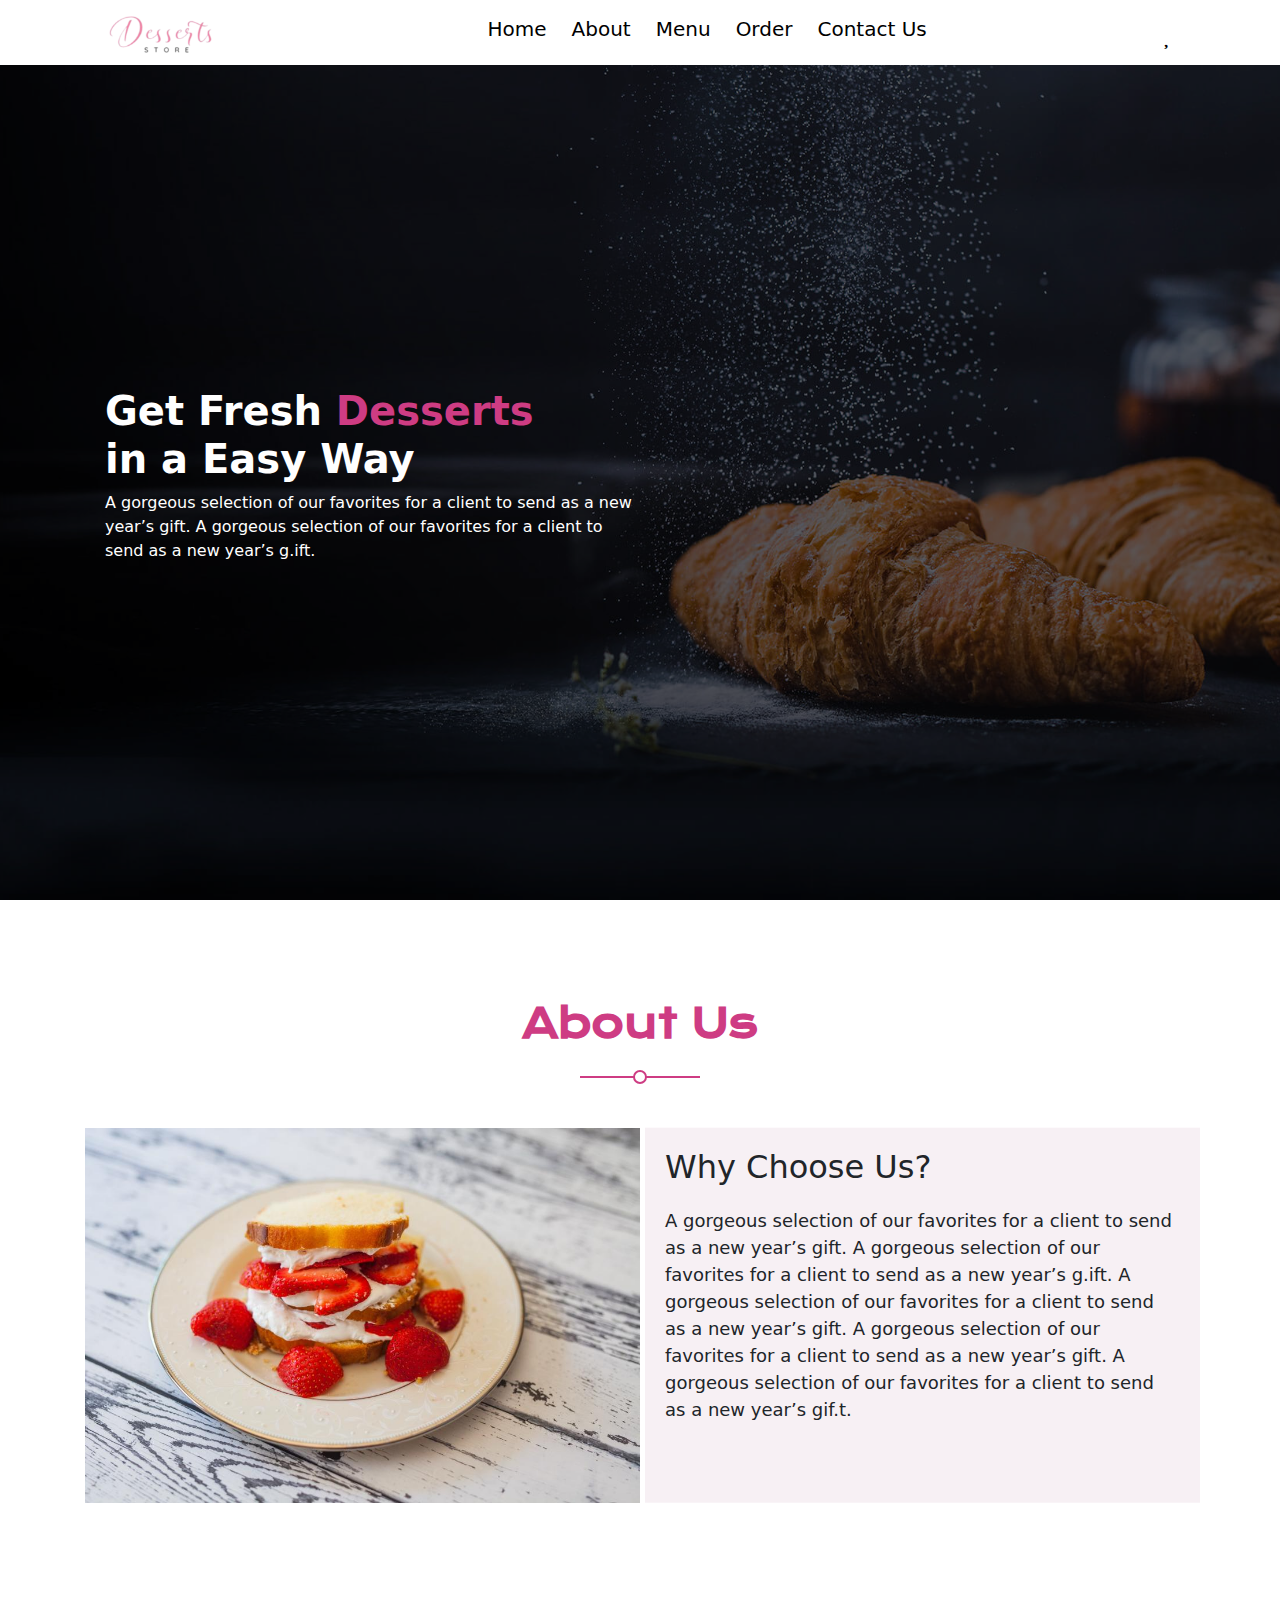
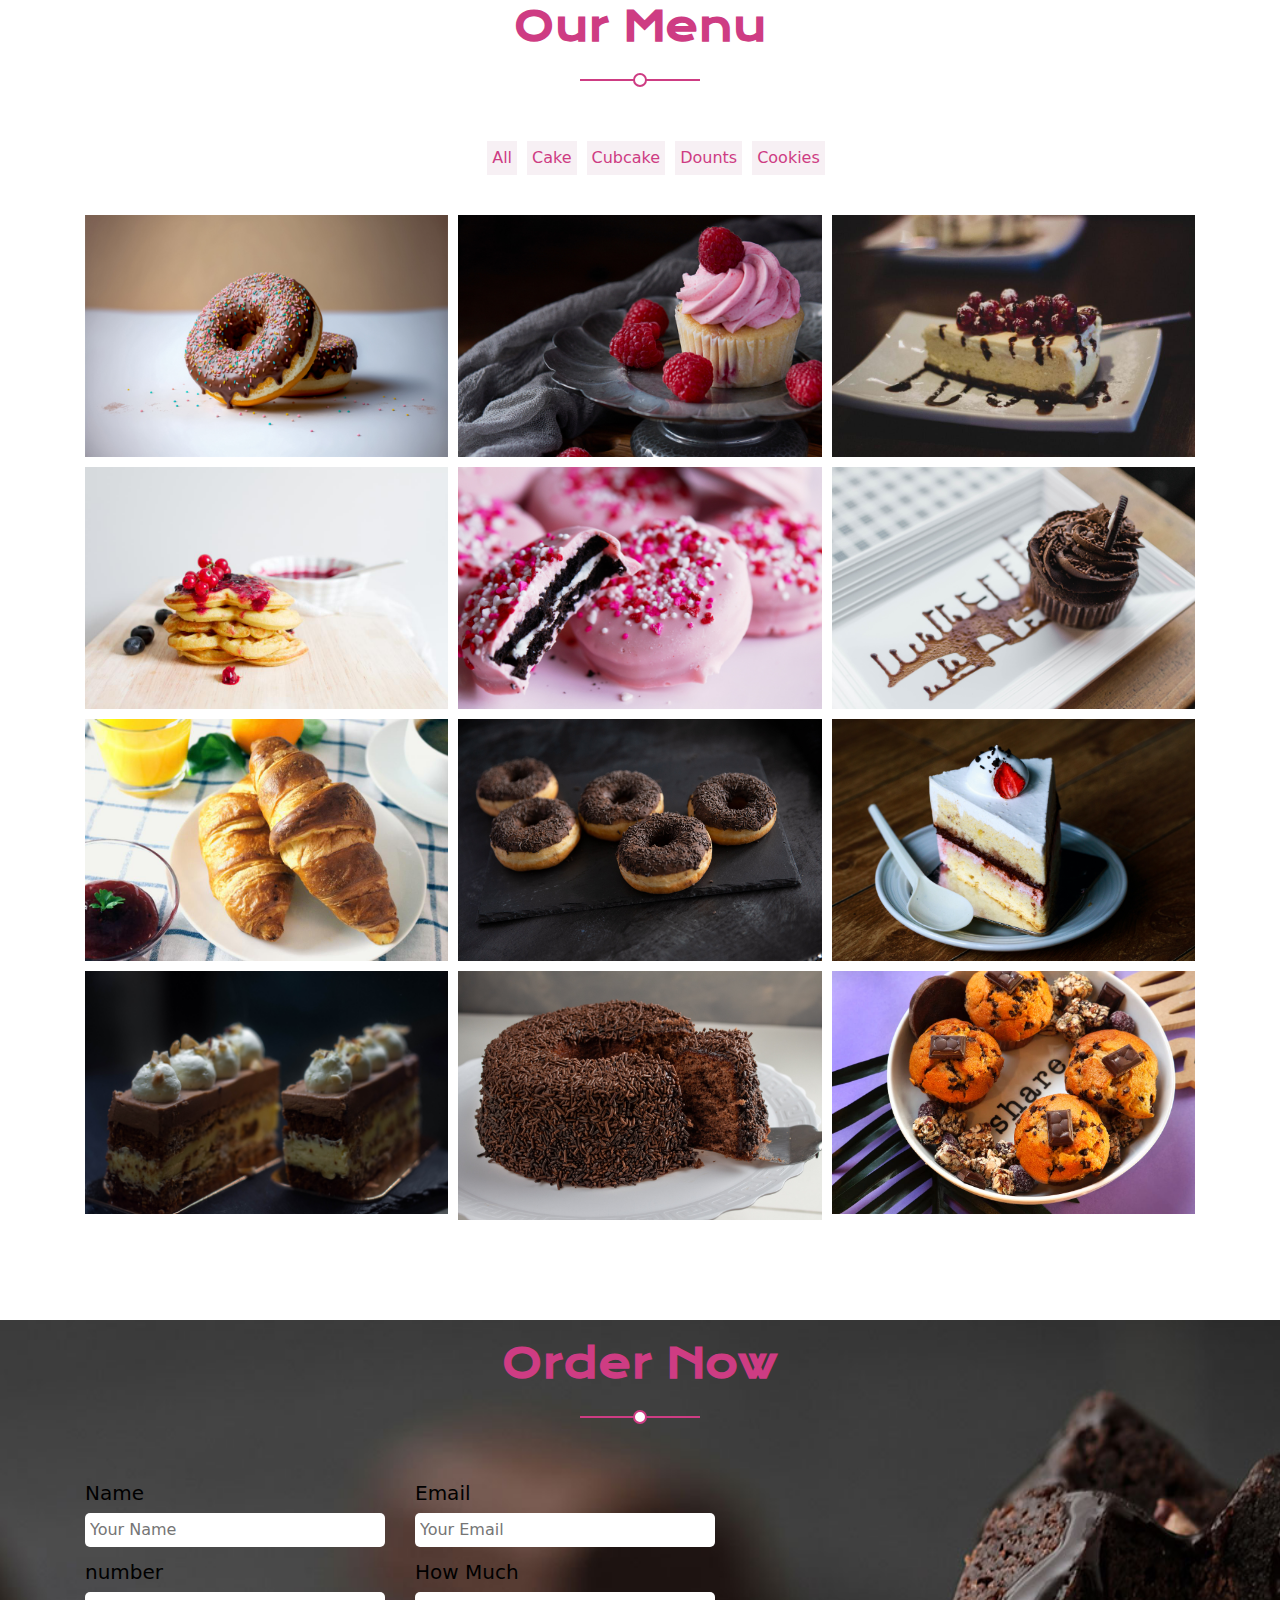
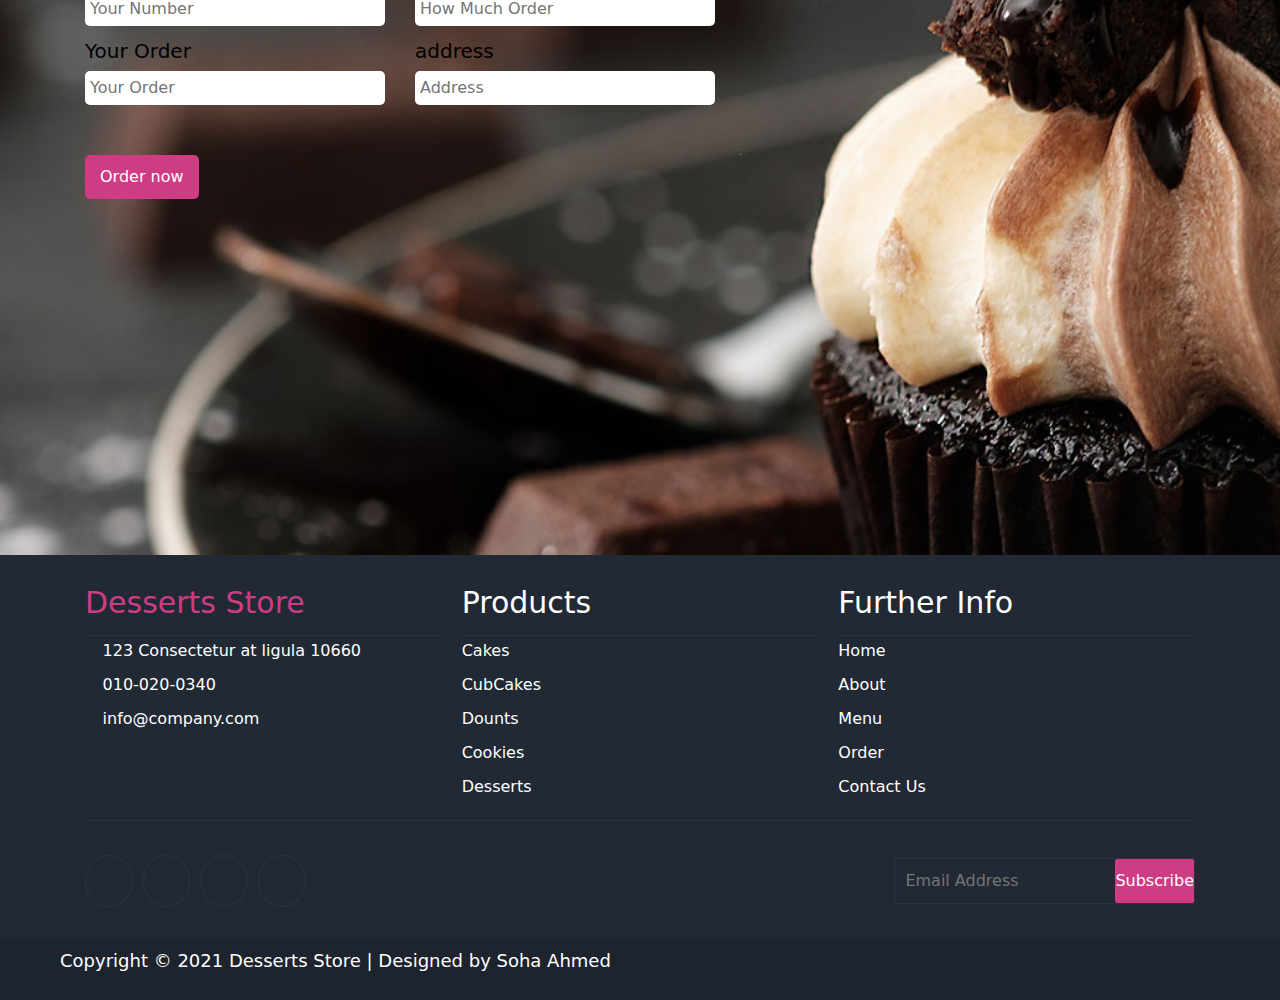
==== index.html @ 4b04eecf "first" ====
<!DOCTYPE html>
<html lang="en">
  <head>
    <meta charset="UTF-8" />
    <meta name="viewport" content="width=device-width, initial-scale=1.0" />
    <title>cake</title>
    <link
      rel="stylesheet"
      href="https://cdnjs.cloudflare.com/ajax/libs/font-awesome/6.4.2/css/all.min.css"
      integrity="sha512-z3gLpd7yknf1YoNbCzqRKc4qyor8gaKU1qmn+CShxbuBusANI9QpRohGBreCFkKxLhei6S9CQXFEbbKuqLg0DA=="
      crossorigin="anonymous"
      referrerpolicy="no-referrer"
    />
    <link rel="preconnect" href="https://fonts.googleapis.com" />
    <link rel="preconnect" href="https://fonts.gstatic.com" crossorigin />
    <link
      href="https://fonts.googleapis.com/css2?family=Bad+Script&family=Krona+One&display=swap"
      rel="stylesheet"
    />
    <link rel="stylesheet" href="css/all.min.css" />
    <link rel="stylesheet" href="css/bootstrap.min.css" />
    <link rel="stylesheet" href="css/style.css" />
  </head>
  <body>
    <div class="header">
      <div class="container">
        <div class="logo">
          <img
            src="images/photo_2023-11-01_14-18-06-removebg-preview (1) (1).png"
            alt=""
          />
        </div>
        <div class="nav">
          <ul>
            <li><a href="index.html">Home</a></li>
            <li><a href="#about">About</a></li>
            <li><a href="#menu">Menu</a></li>
            <li><a href="#order">Order</a></li>
            <li><a href="#contact">Contact Us</a></li>
          </ul>
        </div>
        <div class="social-icons">
          <a href="#"><i class="fa-solid fa-magnifying-glass"></i></a>
          <a href="#"><i class="fa-solid fa-heart"></i></a>
          <a href="#"><i class="fa-solid fa-cart-shopping"></i></a>
        </div>
      </div>
    </div>
    <!-- strat landing -->
    <div class="landing">
      <div class="overlay"></div>
      <div class="container">
        <div class="content">
          <h1>
            Get Fresh <span>Desserts</span><br />
            in a Easy Way
          </h1>
          <p>
            A gorgeous selection of our favorites for a client to send as a new
            year’s gift. A gorgeous selection of our favorites for a client to
            send as a new year’s g.ift.
          </p>
        </div>
      </div>
    </div>
    <!-- end landing -->
    <!-- start about -->
    <div class="about" id="about">
      <h1 class="special">About Us</h1>
      <div class="container">
        <div class="img">
          <img src="images/menu 8 Strawberry Fruit.jpg" alt="" />
        </div>
        <div class="content">
          <h2>Why Choose Us?</h2>
          <p>
            A gorgeous selection of our favorites for a client to send as a new
            year’s gift. A gorgeous selection of our favorites for a client to
            send as a new year’s g.ift. A gorgeous selection of our favorites
            for a client to send as a new year’s gift. A gorgeous selection of
            our favorites for a client to send as a new year’s gift. A gorgeous
            selection of our favorites for a client to send as a new year’s
            gif.t.
          </p>
        </div>
      </div>
    </div>
    <!-- end about -->
    <!-- start menu -->
    <div class="menu" id="menu">
      <h1 class="special">Our Menu</h1>
      <div class="container">
        <div class="search">
          <!-- <select name="" id="" class="menu">
            <option value="all" data-filter="all" class="active">All</option>
            <option value="cake" data-filter="cake">Cake</option>
            <option value="cubcake" data-filter="cubcake">Cubcake</option>
            <option value="donuts" data-filter="dounts">Dunuts</option>
            <option value="cookies" data-filter="cookies">Cookies</option>
          </select> -->
          <ul>
            <li data-filter="all" class="active">All</li>
            <li data-filter="cake">Cake</li>
            <li data-filter="cubcake">Cubcake</li>
            <li data-filter="dounts">Dounts</li>
            <li data-filter="cookies">Cookies</li>
          </ul>
        </div>
        <div class="products">
          <div class="box" data-filter="dounts">
            <img src="images/menu1 Donut.jpg" alt="" />
            <div class="content">
              <h3>Donut</h3>
              <p>Neque feugiat tellus</p>
            </div>
          </div>
          <div class="box" data-filter="cubcake">
            <img src="images/menu2 Cupcake.jpg" alt="" />
            <div class="content">
              <h3>Cupcake</h3>
              <p>Neque feugiat tellus</p>
            </div>
          </div>
          <div class="box" data-filter="cubcake">
            <img src="images/menu4 Cheesecake.jpg" alt="" />
            <div class="content">
              <h3>Cheesecake</h3>
              <p>Neque feugiat tellus</p>
            </div>
          </div>
          <div class="box" data-filter="cookies">
            <img src="images/menu5 Pancake Fruits.jpg" alt="" />
            <div class="content">
              <h3>Pancake Fruits</h3>
              <p>Neque feugiat tellus</p>
            </div>
          </div>
          <div class="box" data-filter="cookies">
            <img src="images/menu6 Cookies.jpg" alt="" />
            <div class="content">
              <h3>Cookies</h3>
              <p>Neque feugiat tellus</p>
            </div>
          </div>
          <div class="box" data-filter="cake">
            <img src="images/menu7 Chocolate Cake.jpg" alt="" />
            <div class="content">
              <h3>Chocolate Cake</h3>
              <p>Neque feugiat tellus</p>
            </div>
          </div>
          <div class="box" data-filter="cake">
            <img src="images/menu9 Pastries.jpg" alt="" />
            <div class="content">
              <h3>Pastries</h3>
              <p>Neque feugiat tellus</p>
            </div>
          </div>
          <div class="box" data-filter="dounts">
            <img src="images/menu17 Chocolate Donuts.jpg" alt="" />
            <div class="content">
              <h3>Chocolate Donuts</h3>
              <p>Neque feugiat tellus</p>
            </div>
          </div>
          <div class="box" data-filter="cake">
            <img src="images/menu11 Sliced Cake.jpg" alt="" />
            <div class="content">
              <h3>Sliced Cake</h3>
              <p>Neque feugiat tellus</p>
            </div>
          </div>
          <div class="box" data-filter="cookies">
            <img src="images/menu12 Chocolate Mousse Cake .jpg" alt="" />
            <div class="content">
              <h3>Chocolate Mousse Cake</h3>
              <p>Neque feugiat tellus</p>
            </div>
          </div>
          <div class="box" data-filter="cake">
            <img src="images/menu14 Chocolate Cake.jpg" alt="" />
            <div class="content">
              <h3>Chocolate Cake</h3>
              <p>Neque feugiat tellus</p>
            </div>
          </div>
          <div class="box" data-filter="cookies">
            <img src="images/menu15 Chocolate Muffins.jpeg" alt="" />
            <div class="content">
              <h3>Chocolate Muffins</h3>
              <p>Neque feugiat tellus</p>
            </div>
          </div>
        </div>
      </div>
    </div>
    <!-- end menu -->
    <!-- start order -->
    <div class="order" id="order">
      <h1 class="special">Order Now</h1>
      <div class="container">
        <form action="">
          <div class="box">
            <label>Name</label>
            <input type="text" placeholder="Your Name" />
          </div>
          <div class="box">
            <label>Email</label>
            <input type="text" placeholder="Your Email" />
          </div>
          <div class="box">
            <label>number</label>
            <input type="text" placeholder="Your Number" />
          </div>
          <div class="box">
            <label>How Much</label>
            <input type="text" placeholder="How Much Order" />
          </div>
          <div class="box">
            <label>Your Order</label>
            <input type="text" placeholder="Your Order" />
          </div>
          <div class="box">
            <label>address</label>
            <input type="text" placeholder="Address" />
          </div>
        </form>
        <button>Order now</button>
      </div>
    </div>
    <!-- end order -->

    <!-- start footer -->
    <footer>
      <div class="container">
        <div class="boxs">
          <div class="box">
            <h3 class="active">Desserts Store</h3>
            <ul>
              <li>
                <i class="fa-solid fa-location-dot"></i>
                123 Consectetur at ligula 10660
              </li>
              <li>
                <i class="fa-solid fa-phone"></i>
                010-020-0340
              </li>
              <li>
                <i class="fa-solid fa-envelope"></i>
                info@company.com
              </li>
            </ul>
          </div>
          <div class="box">
            <h3>Products</h3>
            <ul>
              <li>Cakes</li>
              <li>CubCakes</li>
              <li>Dounts</li>
              <li>Cookies</li>
              <li>Desserts</li>
            </ul>
          </div>
          <div class="box">
            <h3>Further Info</h3>
            <ul>
              <li><a href="index.html">Home</a></li>
              <li><a href="#about">About</a></li>
              <li><a href="#menu">Menu</a></li>
              <li><a href="#order">Order</a></li>
              <li><a href="#contact">Contact Us</a></li>
            </ul>
          </div>
        </div>
        <div class="foot">
          <div class="social">
            <i class="fa-brands fa-facebook-f"></i>
            <i class="fa-brands fa-instagram"></i>
            <i class="fa-brands fa-twitter"></i>
            <i class="fa-brands fa-linkedin"></i>
          </div>
          <form action="">
            <input type="email" placeholder="Email Address" />
            <input type="button" value="Subscribe" />
          </form>
        </div>
      </div>
      <div class="copyright">
        <p>Copyright © 2021 Desserts Store | Designed by Soha Ahmed</p>
      </div>
    </footer>
    <!-- end footer -->
    <script src="js/main.js"></script>
  </body>
</html>
---- css/style.css ----
:root {
  --main-color: #ce3c83;
  --background-color: #f7f0f4;
}
* {
  margin: 0;
  padding: 0;
  box-sizing: border-box;
}
html,
body {
  scroll-behavior: smooth;
}
ul {
  list-style: none;
}
a {
  text-decoration: none;
}
.special {
  font-family: "Krona One", sans-serif;
  font-weight: bold;
  color: var(--main-color);
  text-align: center;
  margin-bottom: 40px;
  position: relative;
}
.special::before {
  content: "";
  position: absolute;
  width: 120px;
  height: 2px;
  left: 50%;
  transform: translateX(-50%);
  background-color: var(--main-color);
  bottom: -30px;
}
.special::after {
  content: "";
  position: absolute;
  width: 14px;
  height: 14px;
  left: 50%;
  transform: translateX(-50%);
  bottom: -36px;
  border: 2px solid var(--main-color);
  border-radius: 50%;
  background-color: white;
}
.container {
  padding-left: 15px;
  padding-right: 15px;
  margin-left: auto;
  margin-right: auto;
}
@media (min-width: 768px) {
  .container {
    width: 750px;
  }
}
@media (min-width: 992px) {
  .container {
    width: 970px;
  }
}
@media (min-width: 1200px) {
  .container {
    width: 1170px;
  }
}

/* start header */
.header {
  background-color: white;
  height: 65px;
  box-shadow: 0 4px 40px 0 rgba(0, 0, 0, 10%);
}
.header .container {
  display: flex;
  justify-content: space-between;
  align-items: center;
}
.header .logo img {
  width: 160px;
}
.header .nav {
}
.header .nav ul {
  display: flex;
  gap: 25px;
  font-size: 20px;
}
.header .nav ul a {
  color: black;
}
.header .social-icons {
  display: flex;
  align-items: center;
  gap: 10px;
  font-size: 20px;
}
.header .social-icons a {
  color: black;
}
/* end header */

/* start home */
.landing {
  background-image: url("../images/landing-1.jpg");
  background-size: cover;
  background-repeat: no-repeat;
  background-position: center;
  height: calc(100vh - 65px);
  position: relative;
  transition: background-image 0.5s ease;
}
.landing .overlay {
  position: absolute;
  background-color: rgb(0 0 0 / 60%);
  width: 100%;
  height: 100%;
  left: 0;
  top: 0;
}
.landing .content {
  position: absolute;
  top: 50%;
  transform: translateY(-50%);
  padding: 20px;
  width: 45%;
  z-index: 100;
  color: white;
}
.landing .content h1 {
  font-size: 40px;
  font-weight: bold;
  /* line-height: 1; */
}
.landing .content h1 span {
  color: var(--main-color);
}
/* end home */

/* start about */
.about {
  padding-top: 100px;
}
.about .container {
  display: grid;
  grid-template-columns: 50% 50%;
  gap: 5px;
  padding-top: 40px;
}
.about .img img {
  width: 100%;
}
.about .content {
  background-color: var(--background-color);
  position: relative;
  padding: 20px;
  top: 50%;
  transform: translateY(-50%);
}
.about .content h2 {
  margin-bottom: 20px;
}
.about .content p {
  font-size: 18px;
}
/* end about */
/* start menu page */
.menu {
  margin-top: 100px;
  margin-bottom: 100px;
}
.menu .search {
  padding-top: 50px;
  margin-bottom: 40px;
}
.menu .search ul {
  display: flex;
  justify-content: center;
  gap: 10px;
}
.menu .search ul li {
  cursor: pointer;
  background-color: var(--background-color);
  color: var(--main-color);
  padding: 5px;
}
.menu .products {
  display: grid;
  grid-template-columns: repeat(auto-fill, minmax(300px, 1fr));
  gap: 10px;
}
.menu .products .box {
  position: relative;
  overflow: hidden;
}
.menu .products .box:hover .content {
  bottom: 0;
}
.menu .products .box:hover img {
  transform: rotate(3deg) scale(1.1);
}
.menu .products .box img {
  max-width: 100%;
}
.menu .products .box .content {
  position: absolute;
  width: 100%;
  background-color: var(--background-color);
  bottom: -100%;
  left: 0;
  padding: 10px;
  transition: 0.3s;
}
.menu .products .box .content h3 {
  font-size: 25px;
  color: var(--main-color);
}
/* end menu page */
/* start order */
.order {
  background-image: url("../images/order.jpg");
  background-size: cover;
  background-repeat: no-repeat;
  background-position: center;
  height: calc(100vh - 65px);
  position: relative;
  padding-top: 20px;
}
.order .container {
  padding-top: 50px;
  z-index: 100;
}
.order form {
  display: grid;
  grid-template-columns: repeat(2, 300px);
  /* height: 200px; */
  column-gap: 30px;
  row-gap: 10px;
  z-index: 100;
}
.order form .box {
  display: flex;
  flex-direction: column;
  gap: 5px;
}
.order form input {
  padding: 5px;
  outline: none;
  border-radius: 5px;
  border: none;
}
.order form label {
  color: black;
  font-size: 20px;
}
.order button {
  margin-top: 50px;
  border: none;
  background-color: var(--main-color);
  color: white;
  padding: 10px 15px;
  border-radius: 5px;
  text-align: center;
}
/* end order */

/* start footer */
footer {
  background-color: #212934;
  padding-top: 30px;
}
footer .boxs {
  display: grid;
  grid-template-columns: repeat(auto-fill, minmax(300px, 1fr));
  gap: 20px;
  color: white;
}
footer .box h3 {
  font-size: 30px;
  position: relative;
}
footer .box .active {
  color: var(--main-color);
}
footer .box h3::before {
  content: "";
  position: absolute;
  width: 100%;
  height: 1px;
  background-color: #2d343f;
  left: 0;
  top: 50px;
}
footer .box ul {
  padding-left: 0;
  cursor: pointer;
}
footer .box ul li {
  padding-top: 10px;
}
footer .box ul li a {
  color: white;
}
footer .foot {
  position: relative;
  display: flex;
  justify-content: space-between;
  align-items: center;
  padding-top: 40px;
  padding-bottom: 30px;
}
footer .foot::before {
  content: "";
  position: absolute;
  width: 100%;
  height: 1px;
  background-color: #2d343f;
  left: 0;
  top: 5px;
}
footer .foot .social i {
  color: white;
  font-size: 20px;
  border: 1px solid #2d343f;
  border-radius: 50%;
  padding: 15px;
  margin-right: 5px;
  cursor: pointer;
}
footer .foot form {
  display: flex;
}
footer .foot form input[type="email"] {
  padding: 10px;
  background-color: #212934;
  border: 1px solid #2d343f;
  border-radius: 3px;
  border-right: none;
}
footer .foot form input[type="email"]:focus {
  outline: none;
}
footer .foot form input[type="button"] {
  background-color: var(--main-color);
  color: white;
  border: 1px solid #2d343f;
  border-radius: 3px;
  border-left: none;
  cursor: pointer;
}
footer .copyright {
  background-color: #1d242d;
  color: white;
  padding: 10px;
}
footer .copyright p {
  padding-left: 50px;
  font-size: 18px;
}
/* end footer */
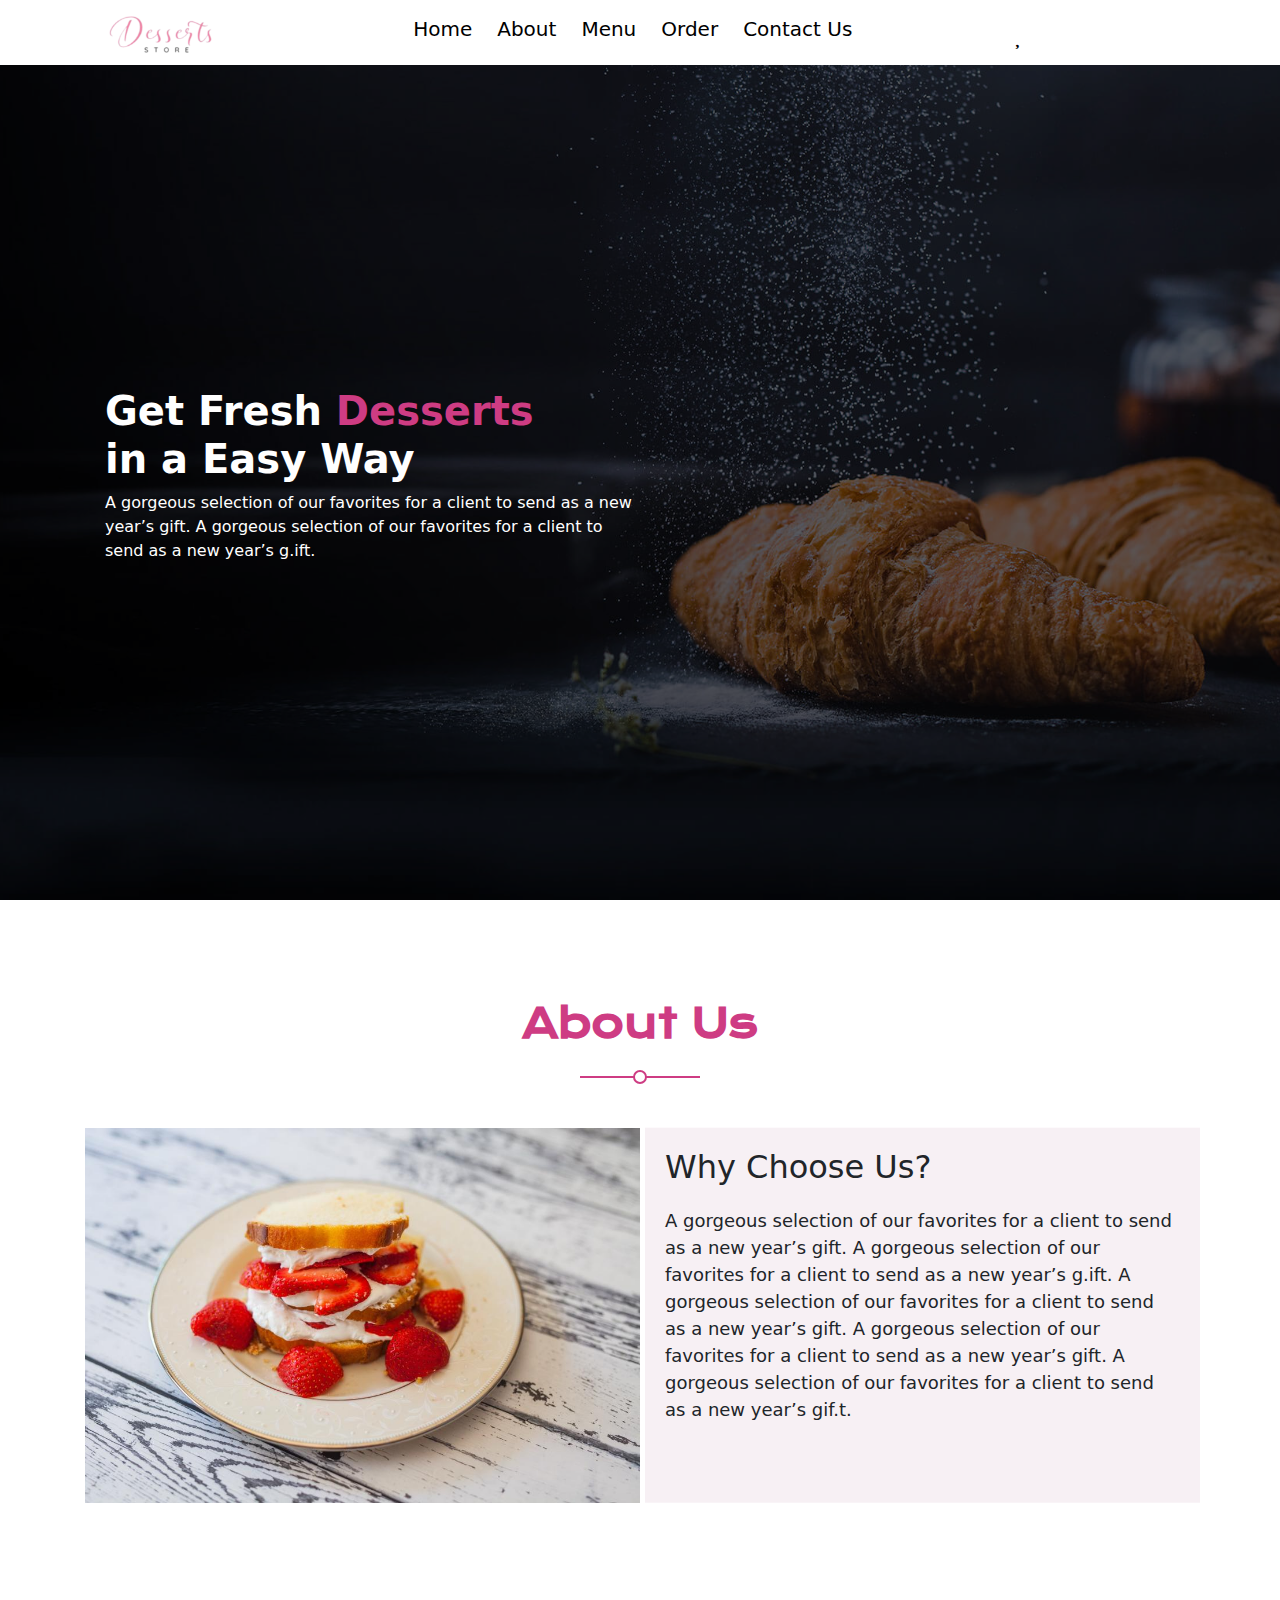
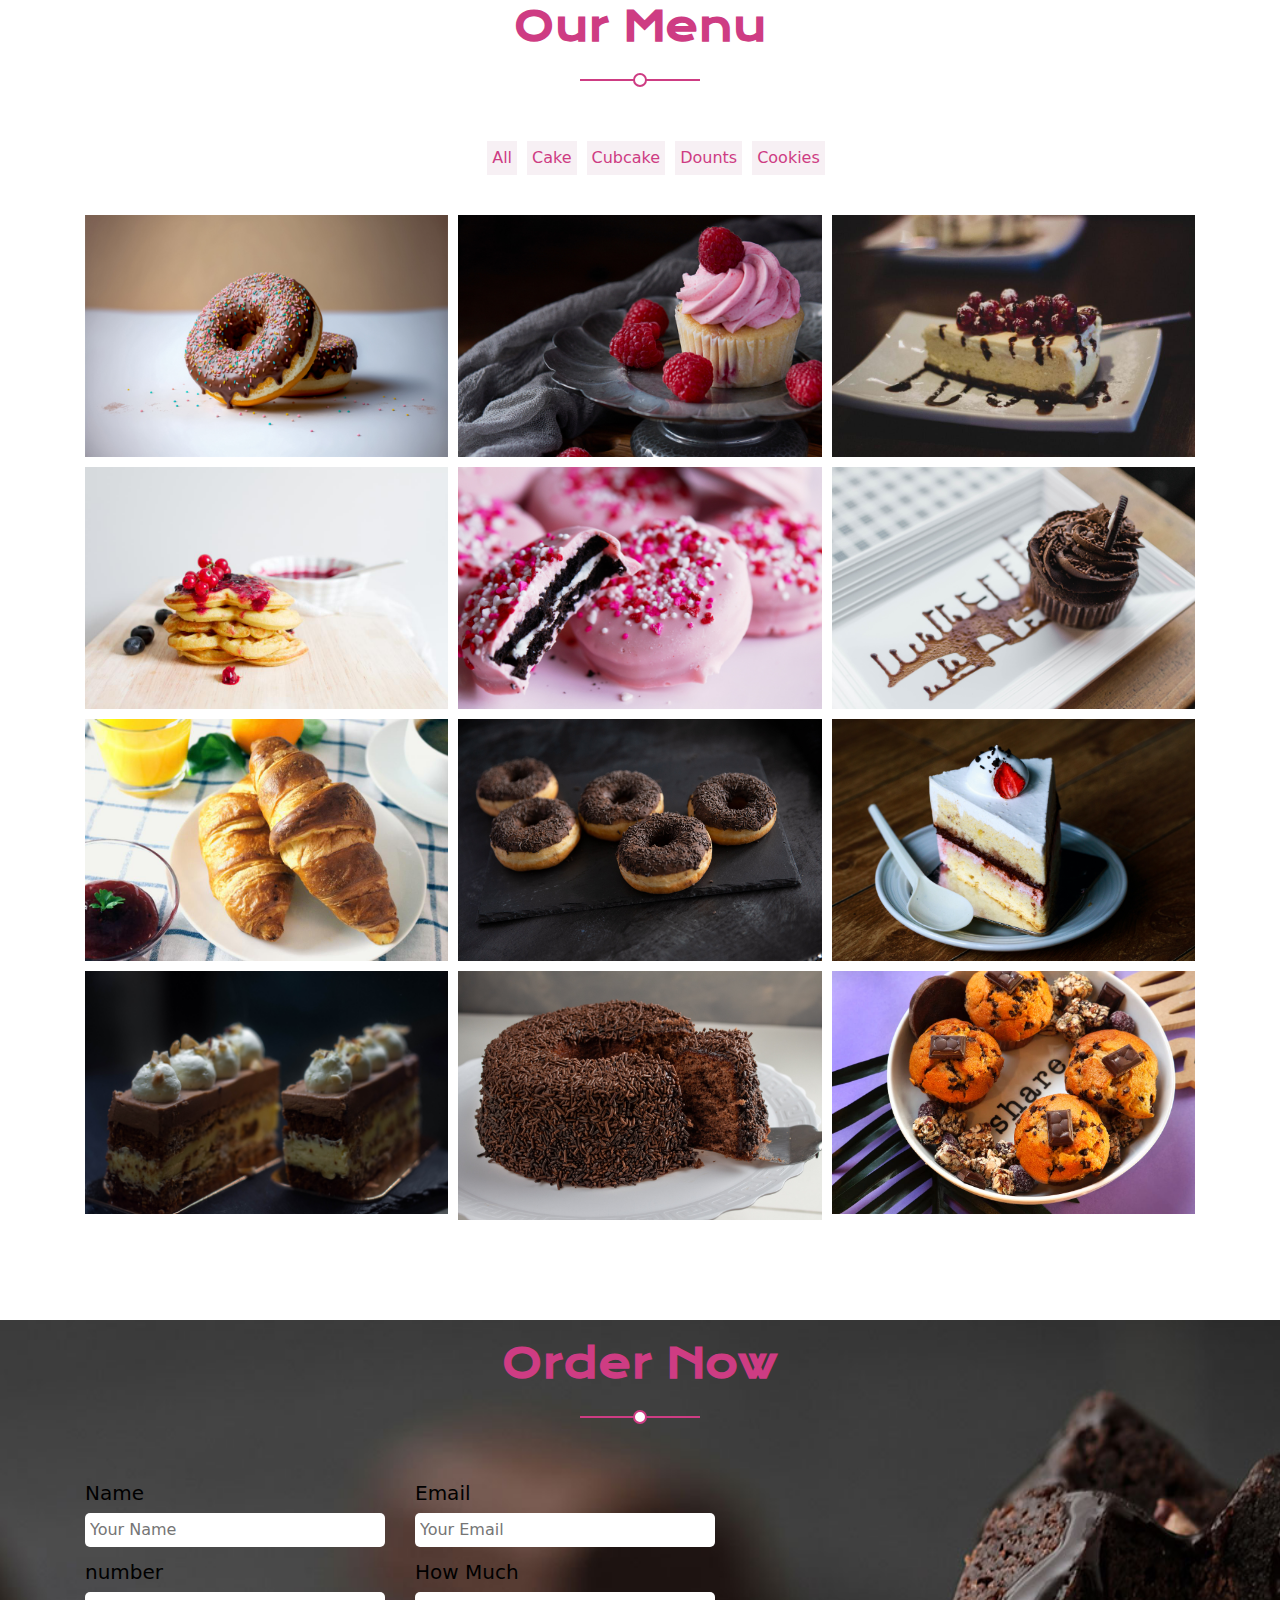
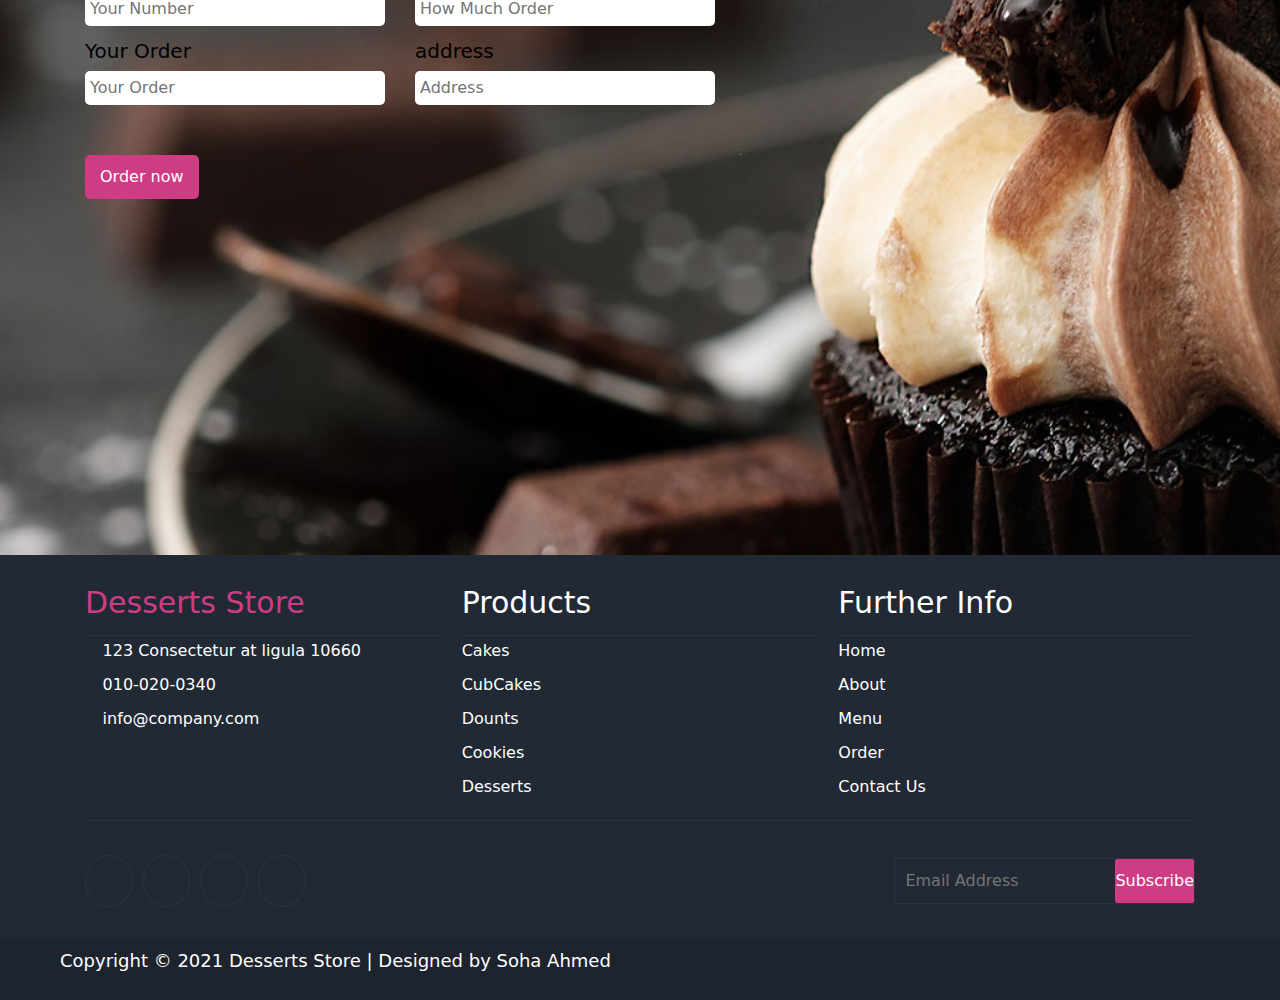
==== commit f4e83993: "update" ====
--- a/index.html
+++ b/index.html
@@ -44,6 +44,9 @@
           <a href="#"><i class="fa-solid fa-heart"></i></a>
           <a href="#"><i class="fa-solid fa-cart-shopping"></i></a>
         </div>
+        <div class="icon">
+          <i class="fa-solid fa-bars"></i>
+        </div>
       </div>
     </div>
     <!-- strat landing -->
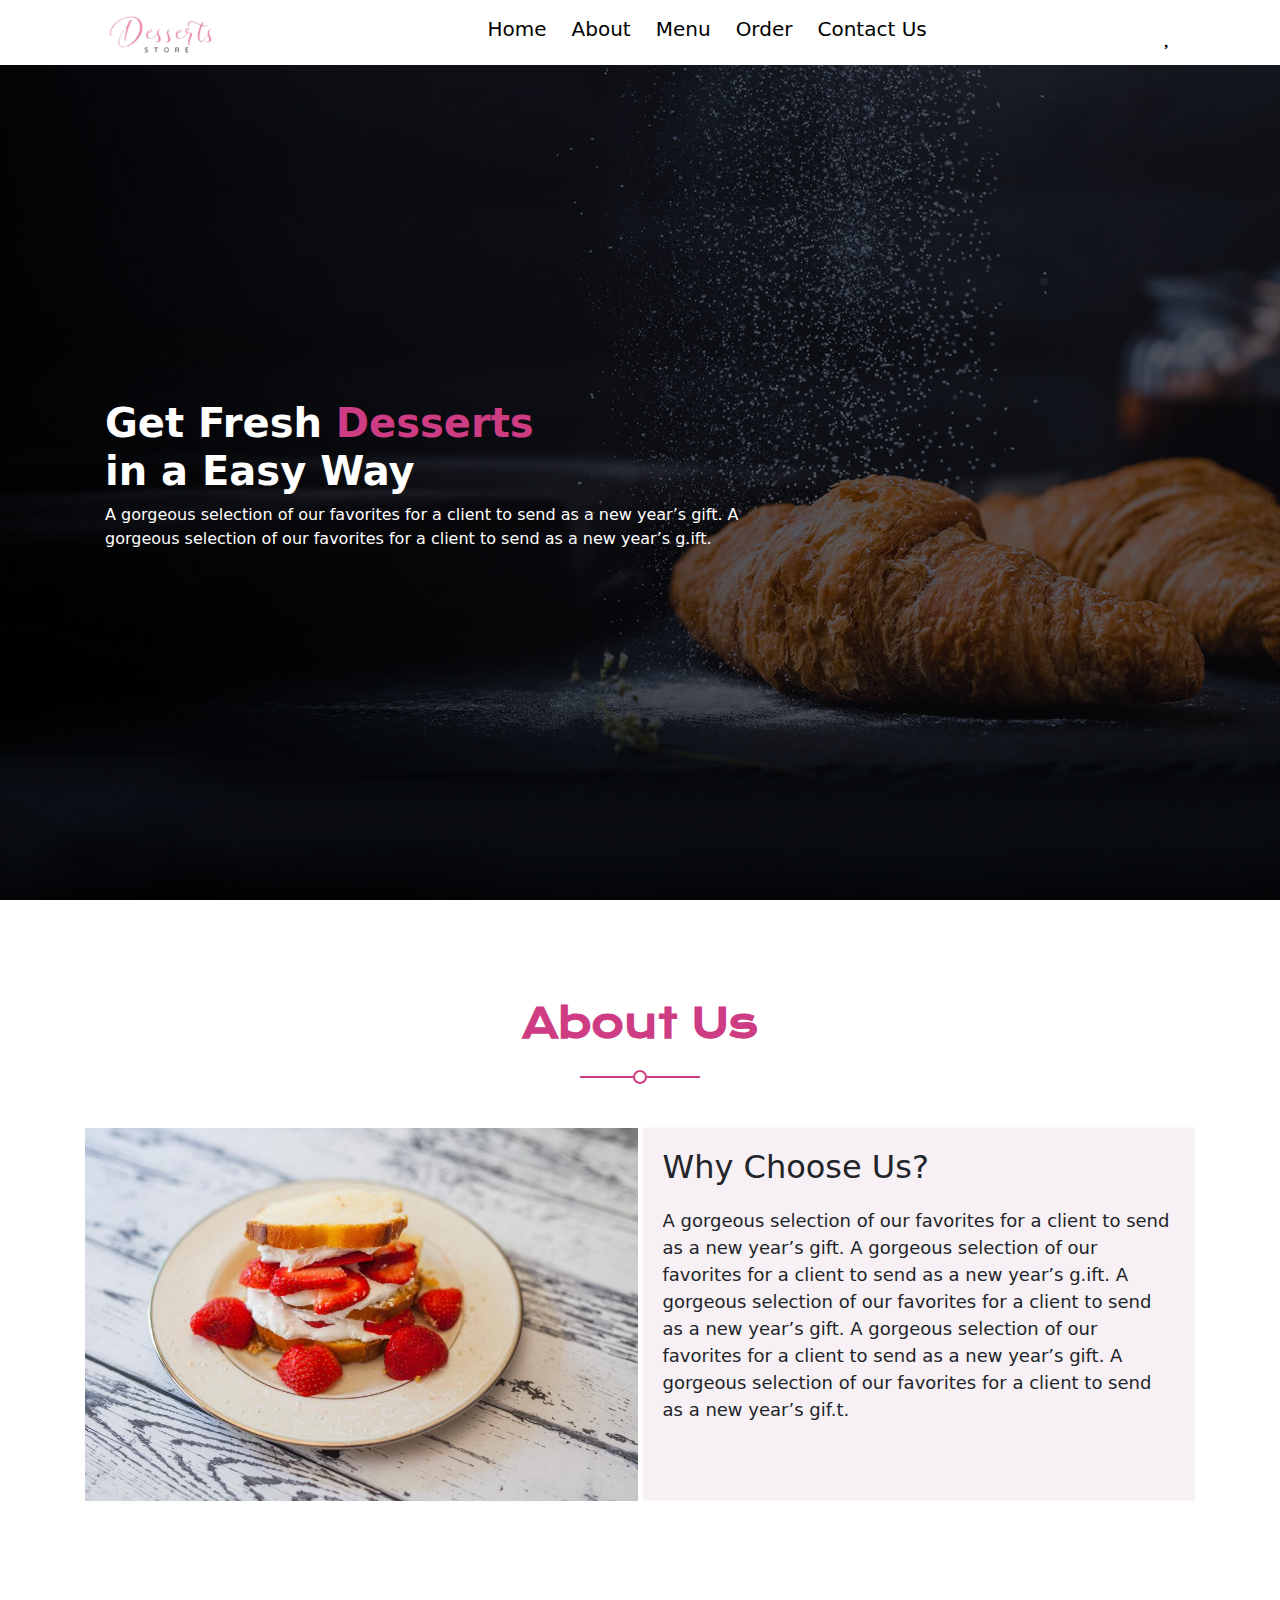
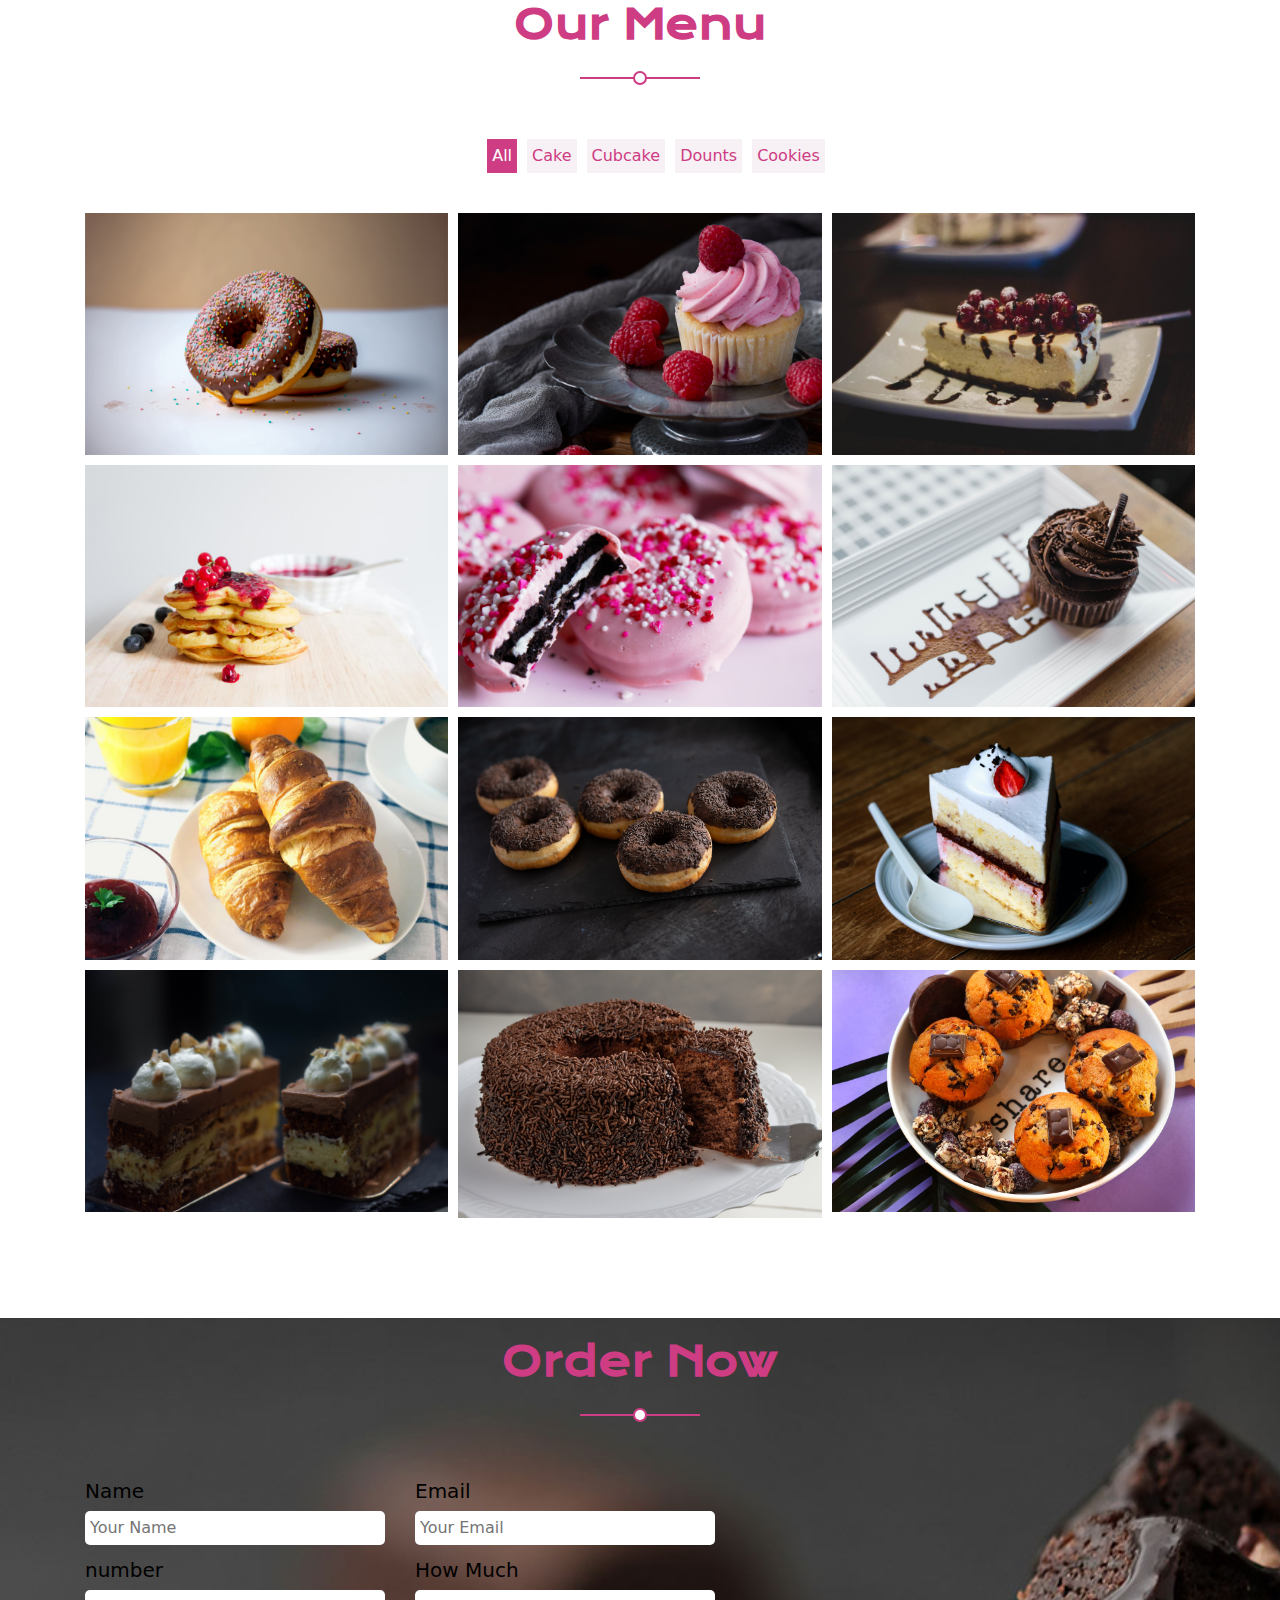
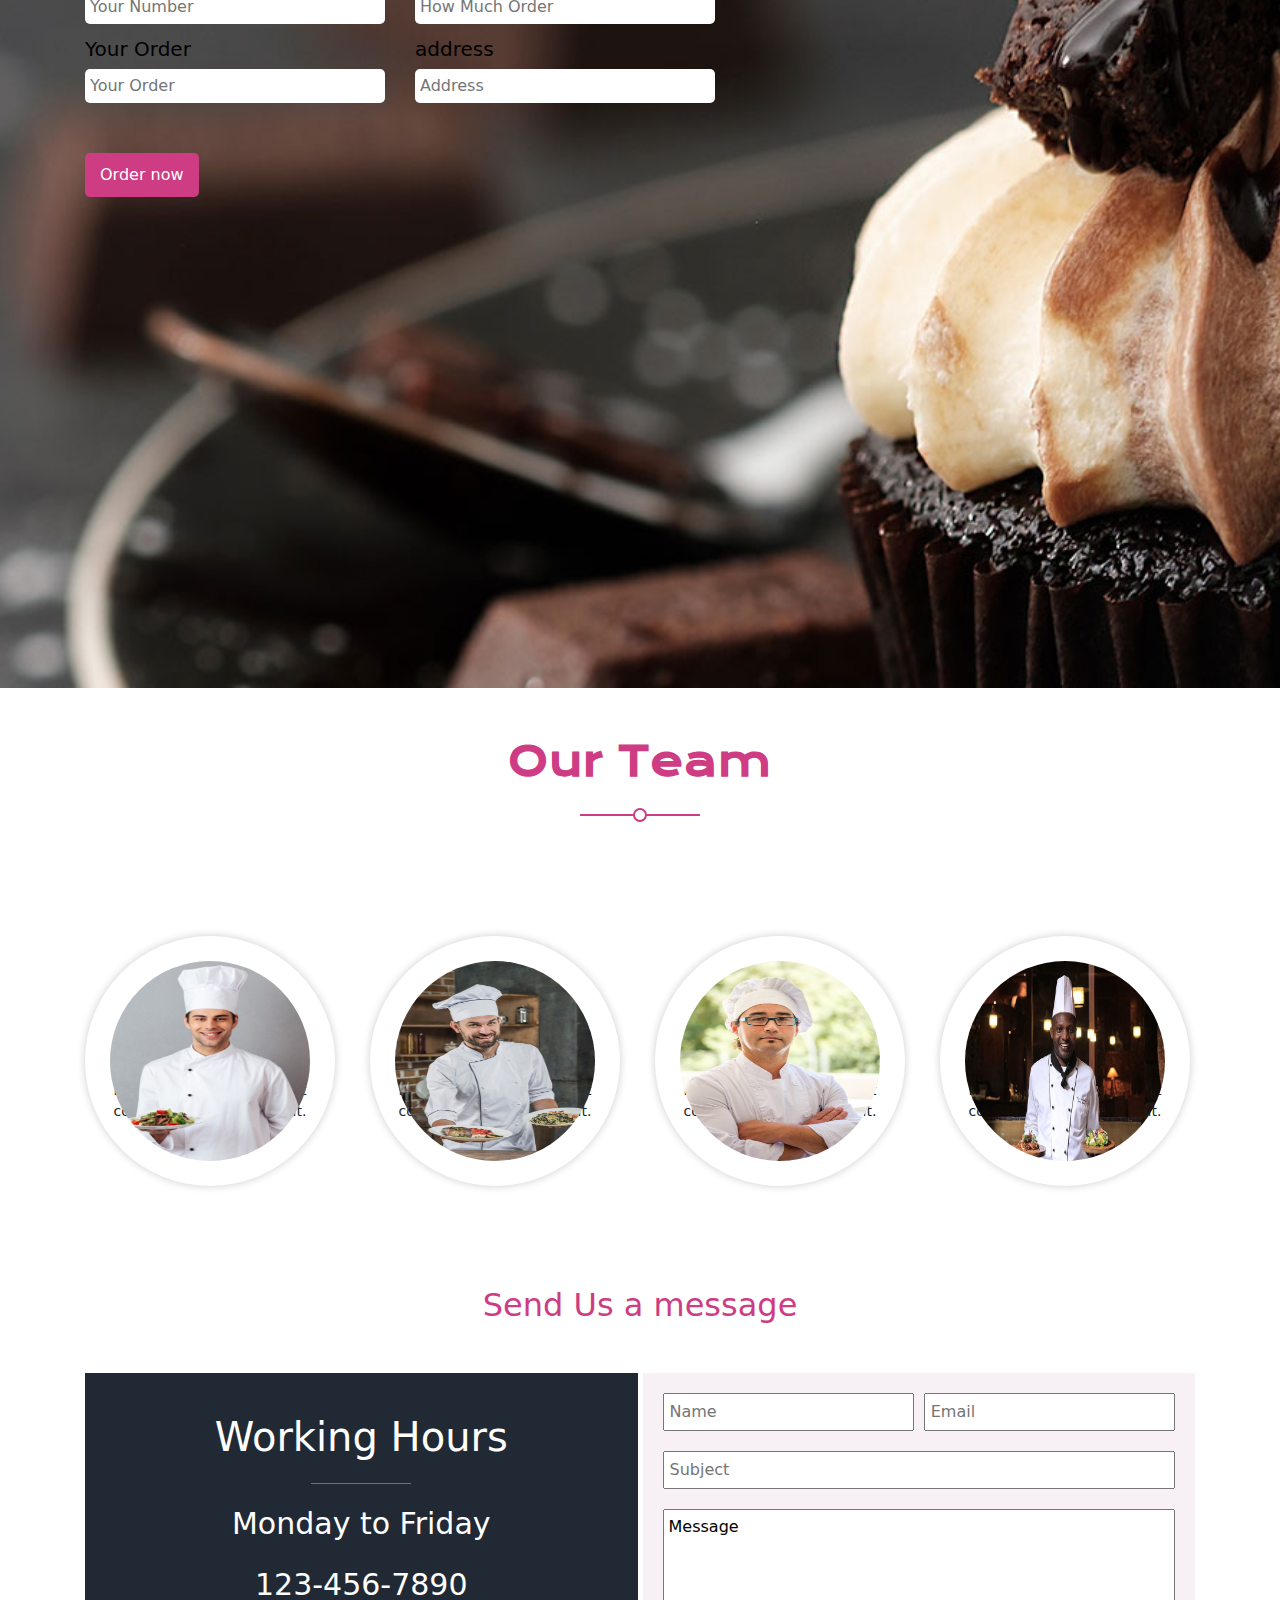
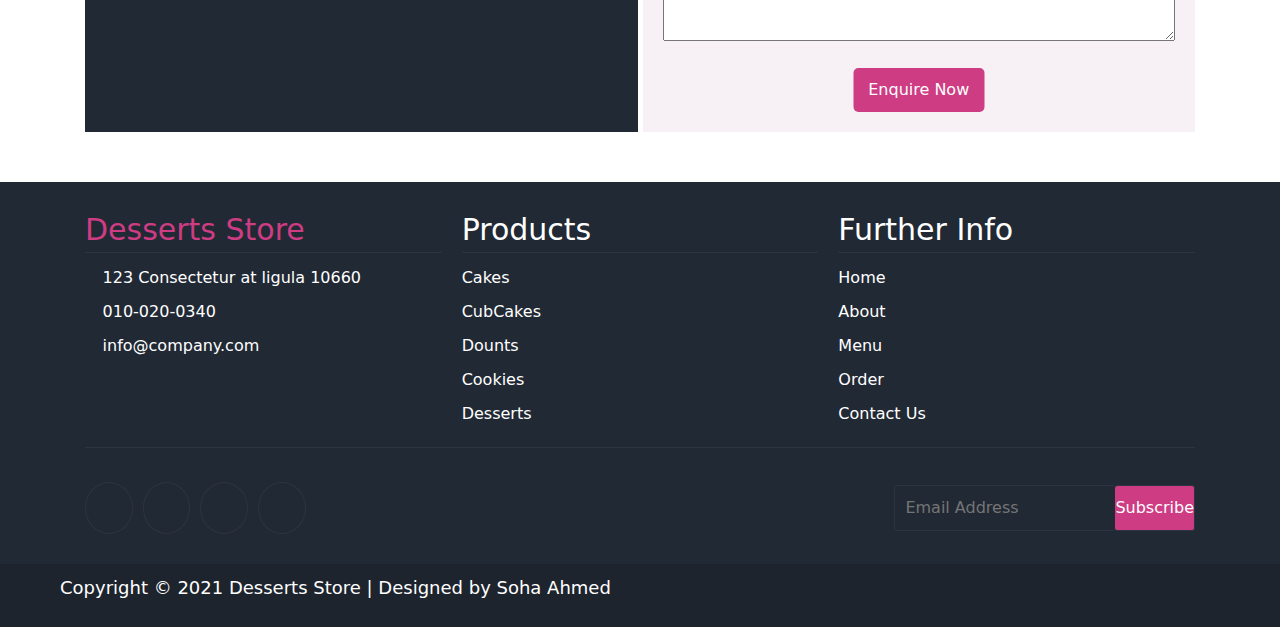
==== commit 3c5110e4: "Update" ====
--- a/index.html
+++ b/index.html
@@ -31,7 +31,7 @@
           />
         </div>
         <div class="nav">
-          <ul>
+          <ul class="list">
             <li><a href="index.html">Home</a></li>
             <li><a href="#about">About</a></li>
             <li><a href="#menu">Menu</a></li>
@@ -60,8 +60,8 @@
           </h1>
           <p>
             A gorgeous selection of our favorites for a client to send as a new
-            year’s gift. A gorgeous selection of our favorites for a client to
-            send as a new year’s g.ift.
+            year’s gift. A <br />gorgeous selection of our favorites for a
+            client to send as a new year’s g.ift.
           </p>
         </div>
       </div>
@@ -94,13 +94,6 @@
       <h1 class="special">Our Menu</h1>
       <div class="container">
         <div class="search">
-          <!-- <select name="" id="" class="menu">
-            <option value="all" data-filter="all" class="active">All</option>
-            <option value="cake" data-filter="cake">Cake</option>
-            <option value="cubcake" data-filter="cubcake">Cubcake</option>
-            <option value="donuts" data-filter="dounts">Dunuts</option>
-            <option value="cookies" data-filter="cookies">Cookies</option>
-          </select> -->
           <ul>
             <li data-filter="all" class="active">All</li>
             <li data-filter="cake">Cake</li>
@@ -232,7 +225,86 @@
       </div>
     </div>
     <!-- end order -->
-
+    <!-- start team -->
+    <div class="team">
+      <h1 class="special">Our Team</h1>
+      <div class="container">
+        <div class="box">
+          <img src="images/chef1.png" alt="" />
+          <div class="content">
+            <h3>Chef</h3>
+            <p>Lorem ipsum dolor sit amet consectetur adipisicing elit.</p>
+            <div class="icon">
+              <i class="fa-brands fa-facebook-f"></i>
+              <i class="fa-brands fa-twitter"></i>
+              <i class="fa-brands fa-instagram"></i>
+            </div>
+          </div>
+        </div>
+        <div class="box">
+          <img src="images/chef2.png" alt="" />
+          <div class="content">
+            <h3>Chef</h3>
+            <p>Lorem ipsum dolor sit amet consectetur adipisicing elit.</p>
+            <div class="icon">
+              <i class="fa-brands fa-facebook-f"></i>
+              <i class="fa-brands fa-twitter"></i>
+              <i class="fa-brands fa-instagram"></i>
+            </div>
+          </div>
+        </div>
+        <div class="box">
+          <img src="images/chef3.jpg" alt="" />
+          <div class="content">
+            <h3>Chef</h3>
+            <p>Lorem ipsum dolor sit amet consectetur adipisicing elit.</p>
+            <div class="icon">
+              <i class="fa-brands fa-facebook-f"></i>
+              <i class="fa-brands fa-twitter"></i>
+              <i class="fa-brands fa-instagram"></i>
+            </div>
+          </div>
+        </div>
+        <div class="box">
+          <img src="images/chef4.jpg" alt="" />
+          <div class="content">
+            <h3>Chef</h3>
+            <p>Lorem ipsum dolor sit amet consectetur adipisicing elit.</p>
+            <div class="icon">
+              <i class="fa-brands fa-facebook-f"></i>
+              <i class="fa-brands fa-twitter"></i>
+              <i class="fa-brands fa-instagram"></i>
+            </div>
+          </div>
+        </div>
+      </div>
+    </div>
+    <!-- end team -->
+    <!-- start contact -->
+    <div class="contact">
+      <h2>Send Us a message</h2>
+      <div class="container">
+        <div class="box1">
+          <h1>Working Hours</h1>
+          <p>Monday to Friday</p>
+          <p>123-456-7890</p>
+        </div>
+        <div class="box2">
+          <div class="d1">
+            <input type="text" placeholder="Name" />
+            <input type="text" placeholder="Email" />
+          </div>
+          <div>
+            <input type="text" placeholder="Subject" />
+          </div>
+          <div>
+            <textarea name="" id="" cols="30" rows="5">Message</textarea>
+          </div>
+          <button>Enquire Now</button>
+        </div>
+      </div>
+    </div>
+    <!-- end contact -->
     <!-- start footer -->
     <footer>
       <div class="container">
--- a/css/style.css
+++ b/css/style.css
@@ -83,15 +83,37 @@
 .header .logo img {
   width: 160px;
 }
-.header .nav {
-}
 .header .nav ul {
   display: flex;
   gap: 25px;
   font-size: 20px;
+  transition: 0.5s;
+}
+@media (max-width: 767px) {
+  .header .nav ul {
+    display: none;
+  }
 }
 .header .nav ul a {
   color: black;
+}
+.header .nav ul a:hover {
+  color: var(--main-color);
+  border-bottom: 2px solid var(--main-color);
+}
+.toggle-menu {
+  display: flex !important;
+  position: absolute;
+  top: 65px;
+  flex-direction: column;
+  background: var(--background-color);
+  font-weight: bold;
+  width: 100%;
+  right: 0;
+  padding: 10px;
+  transition: 0.5s;
+  z-index: 1000;
+  text-align: center;
 }
 .header .social-icons {
   display: flex;
@@ -99,8 +121,26 @@
   gap: 10px;
   font-size: 20px;
 }
+@media (max-width: 991px) {
+  .header .social-icons {
+    display: none;
+  }
+}
 .header .social-icons a {
   color: black;
+}
+.header .social-icons a:hover {
+  color: var(--main-color);
+}
+.header .icon {
+  display: none;
+  font-size: 20px;
+  cursor: pointer;
+}
+@media (max-width: 767px) {
+  .header .icon {
+    display: flex;
+  }
 }
 /* end header */
 
@@ -127,9 +167,14 @@
   top: 50%;
   transform: translateY(-50%);
   padding: 20px;
-  width: 45%;
+  /* max-width: 45%; */
   z-index: 100;
   color: white;
+}
+@media (max-width: 767px) {
+  .landing .content {
+    text-align: center;
+  }
 }
 .landing .content h1 {
   font-size: 40px;
@@ -147,12 +192,18 @@
 }
 .about .container {
   display: grid;
-  grid-template-columns: 50% 50%;
+  grid-template-columns: repeat(auto-fill, minmax(400px, 1fr));
   gap: 5px;
   padding-top: 40px;
 }
+@media (max-width: 767px) {
+  .about .container {
+    grid-template-columns: repeat(auto-fill, minmax(300px, 1fr));
+  }
+}
 .about .img img {
   width: 100%;
+  height: 100%;
 }
 .about .content {
   background-color: var(--background-color);
@@ -187,6 +238,11 @@
   background-color: var(--background-color);
   color: var(--main-color);
   padding: 5px;
+}
+.menu .search ul li.active,
+.menu .search ul li:hover {
+  background-color: var(--main-color);
+  color: white;
 }
 .menu .products {
   display: grid;
@@ -226,7 +282,7 @@
   background-size: cover;
   background-repeat: no-repeat;
   background-position: center;
-  height: calc(100vh - 65px);
+  height: calc(100vh + 70px);
   position: relative;
   padding-top: 20px;
 }
@@ -237,10 +293,15 @@
 .order form {
   display: grid;
   grid-template-columns: repeat(2, 300px);
-  /* height: 200px; */
   column-gap: 30px;
   row-gap: 10px;
   z-index: 100;
+}
+@media (max-width: 991px) {
+  .order form {
+    grid-template-columns: 300px;
+    justify-content: center;
+  }
 }
 .order form .box {
   display: flex;
@@ -264,10 +325,153 @@
   color: white;
   padding: 10px 15px;
   border-radius: 5px;
+}
+@media (max-width: 991px) {
+  .order button {
+    position: absolute;
+    left: 50%;
+    transform: translateX(-50%);
+  }
+}
+/* end order */
+/* start team */
+.team {
+  margin-top: 50px;
+  margin-bottom: 50px;
+}
+.team h1 {
+  margin-bottom: 150px;
+}
+.team .container {
+  display: grid;
+  grid-template-columns: repeat(auto-fill, minmax(250px, 1fr));
+  gap: 30px;
+}
+@media (max-width: 767px) {
+  .team .container {
+    margin: auto;
+  }
+}
+.team .box {
+  width: 250px;
+  height: 250px;
+  position: relative;
+  background: none;
+  box-shadow: 0 0 8px rgba(0, 0, 0, 0.2);
+  border-radius: 50%;
+  transition: 0.3s;
+}
+@media (max-width: 767px) {
+  .team .box {
+    margin: auto;
+  }
+}
+.team .box:hover {
+  border-radius: 20px;
+}
+.team .box img {
+  width: 200px;
+  height: 200px;
+  border-radius: 50%;
+  position: absolute;
+  z-index: 2;
+  left: 50%;
+  top: 50%;
+  transform: translate(-50%, -50%);
+  transition: 0.3s;
+}
+.team .box:hover img {
+  border-radius: 20px;
+  top: -5px;
+}
+.team .box .content {
+  width: 80%;
+  position: absolute;
+  top: 40%;
+  left: 50%;
+  transform: translateX(-50%);
+  margin: auto;
   text-align: center;
 }
-/* end order */
-
+.team .box .content h3 {
+  color: var(--main-color);
+}
+.team .box .content p {
+  font-size: 14px;
+  margin: 10px 0;
+}
+.team .box .icon i {
+  color: var(--main-color);
+}
+/* end team */
+/* strat contact */
+.contact {
+  margin-top: 100px;
+  margin-bottom: 50px;
+}
+.contact h2 {
+  text-align: center;
+  color: var(--main-color);
+}
+.contact .container {
+  display: grid;
+  grid-template-columns: repeat(auto-fill, minmax(400px, 1fr));
+  gap: 5px;
+  padding-top: 40px;
+}
+@media (max-width: 767px) {
+  .contact .container {
+    grid-template-columns: repeat(auto-fill, minmax(300px, 1fr));
+  }
+}
+.contact .box1 {
+  background-color: #212934;
+  padding: 20px;
+  color: white;
+  font-size: 30px;
+  text-align: center;
+}
+.contact .box1 h1 {
+  position: relative;
+  padding: 20px;
+  margin-bottom: 20px;
+}
+.contact .box1 h1::after {
+  content: "";
+  position: absolute;
+  width: 100px;
+  height: 1px;
+  background-color: var(--main-color);
+  top: 90px;
+  left: 50%;
+  transform: translateX(-50%);
+}
+.contact .box2 {
+  background-color: var(--background-color);
+  padding: 20px;
+  /* position: relative; */
+}
+.contact .box2 .d1 {
+  display: flex;
+  gap: 10px;
+}
+.contact .box2 input,
+.contact .box2 textarea {
+  width: 100%;
+  margin-bottom: 20px;
+  padding: 5px;
+}
+.contact button {
+  border: none;
+  position: relative;
+  left: 50%;
+  transform: translateX(-50%);
+  background-color: var(--main-color);
+  color: white;
+  padding: 10px 15px;
+  border-radius: 5px;
+}
+/* end contact */
 /* start footer */
 footer {
   background-color: #212934;
@@ -293,7 +497,7 @@
   height: 1px;
   background-color: #2d343f;
   left: 0;
-  top: 50px;
+  top: 40px;
 }
 footer .box ul {
   padding-left: 0;
@@ -312,6 +516,12 @@
   align-items: center;
   padding-top: 40px;
   padding-bottom: 30px;
+}
+@media (max-width: 767px) {
+  footer .foot {
+    flex-direction: column;
+    gap: 20px;
+  }
 }
 footer .foot::before {
   content: "";
@@ -331,6 +541,9 @@
   margin-right: 5px;
   cursor: pointer;
 }
+footer .foot .social i:hover {
+  background-color: var(--main-color);
+}
 footer .foot form {
   display: flex;
 }
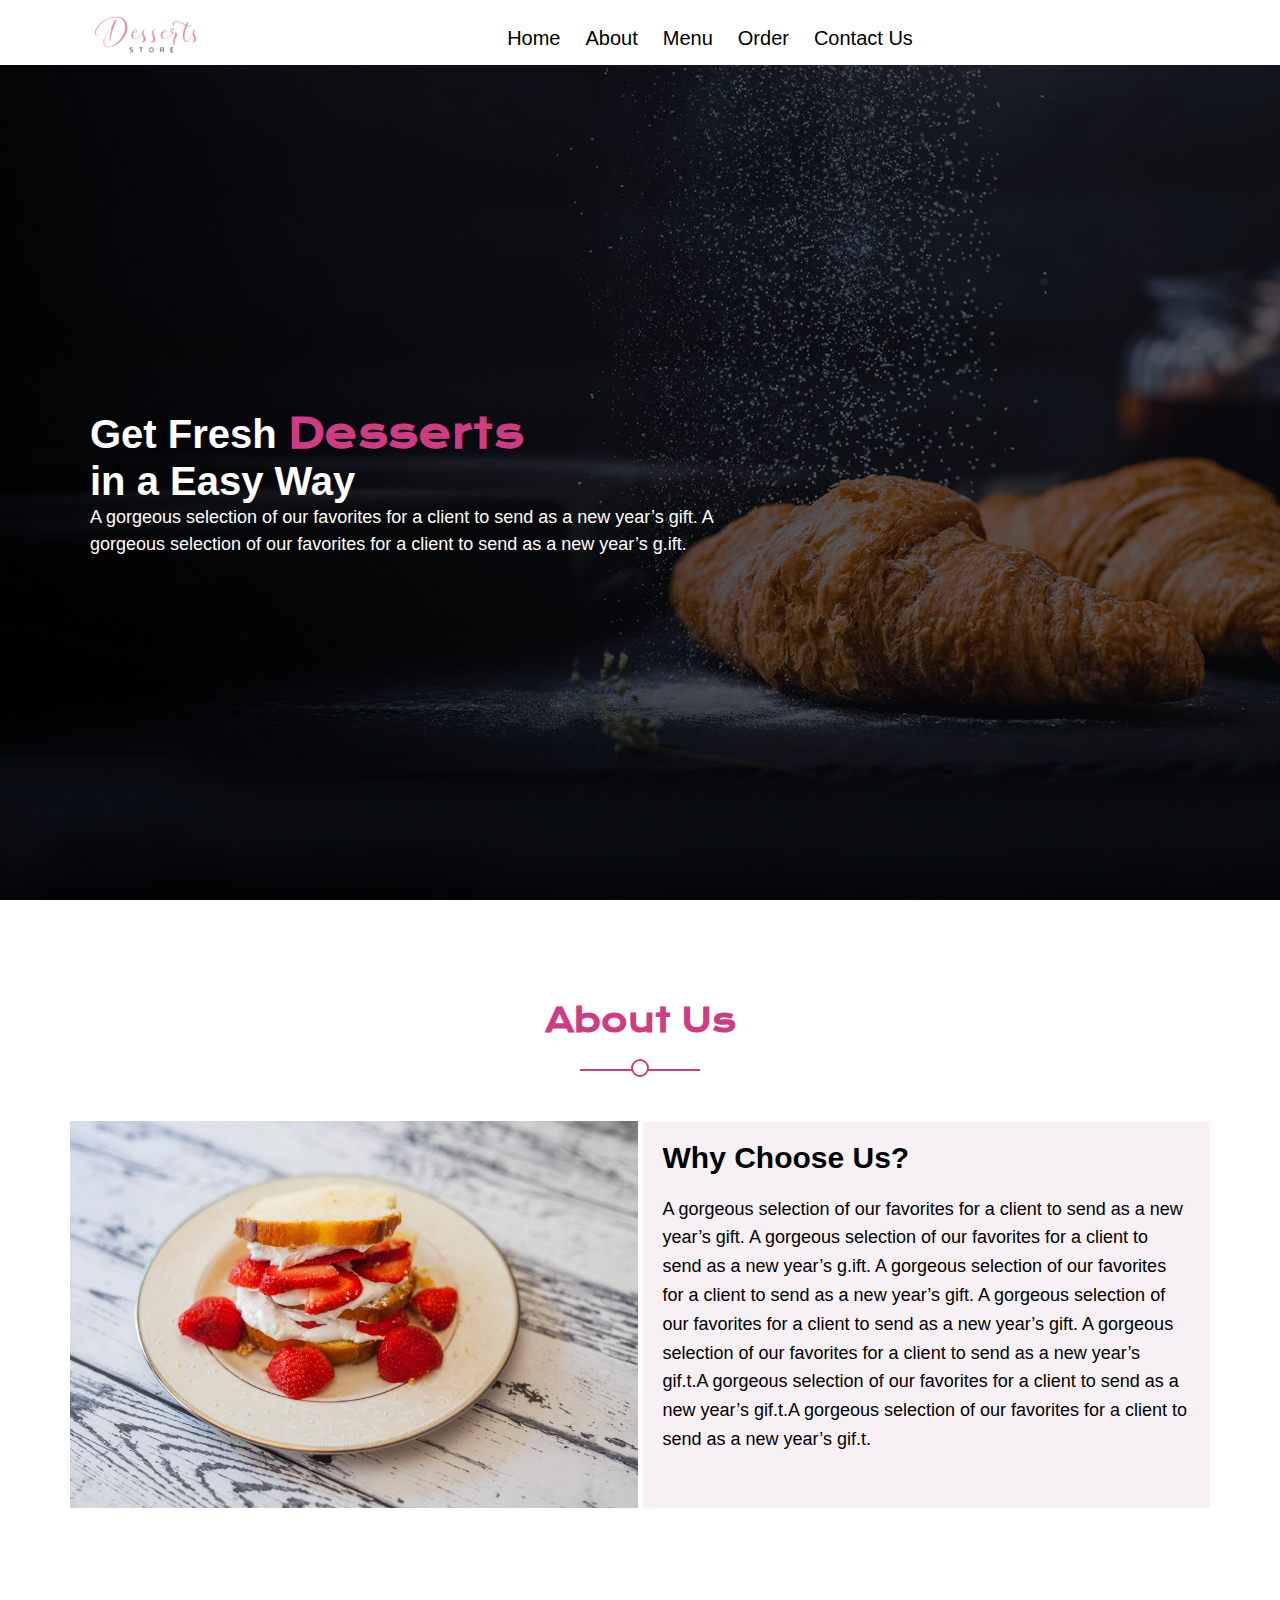
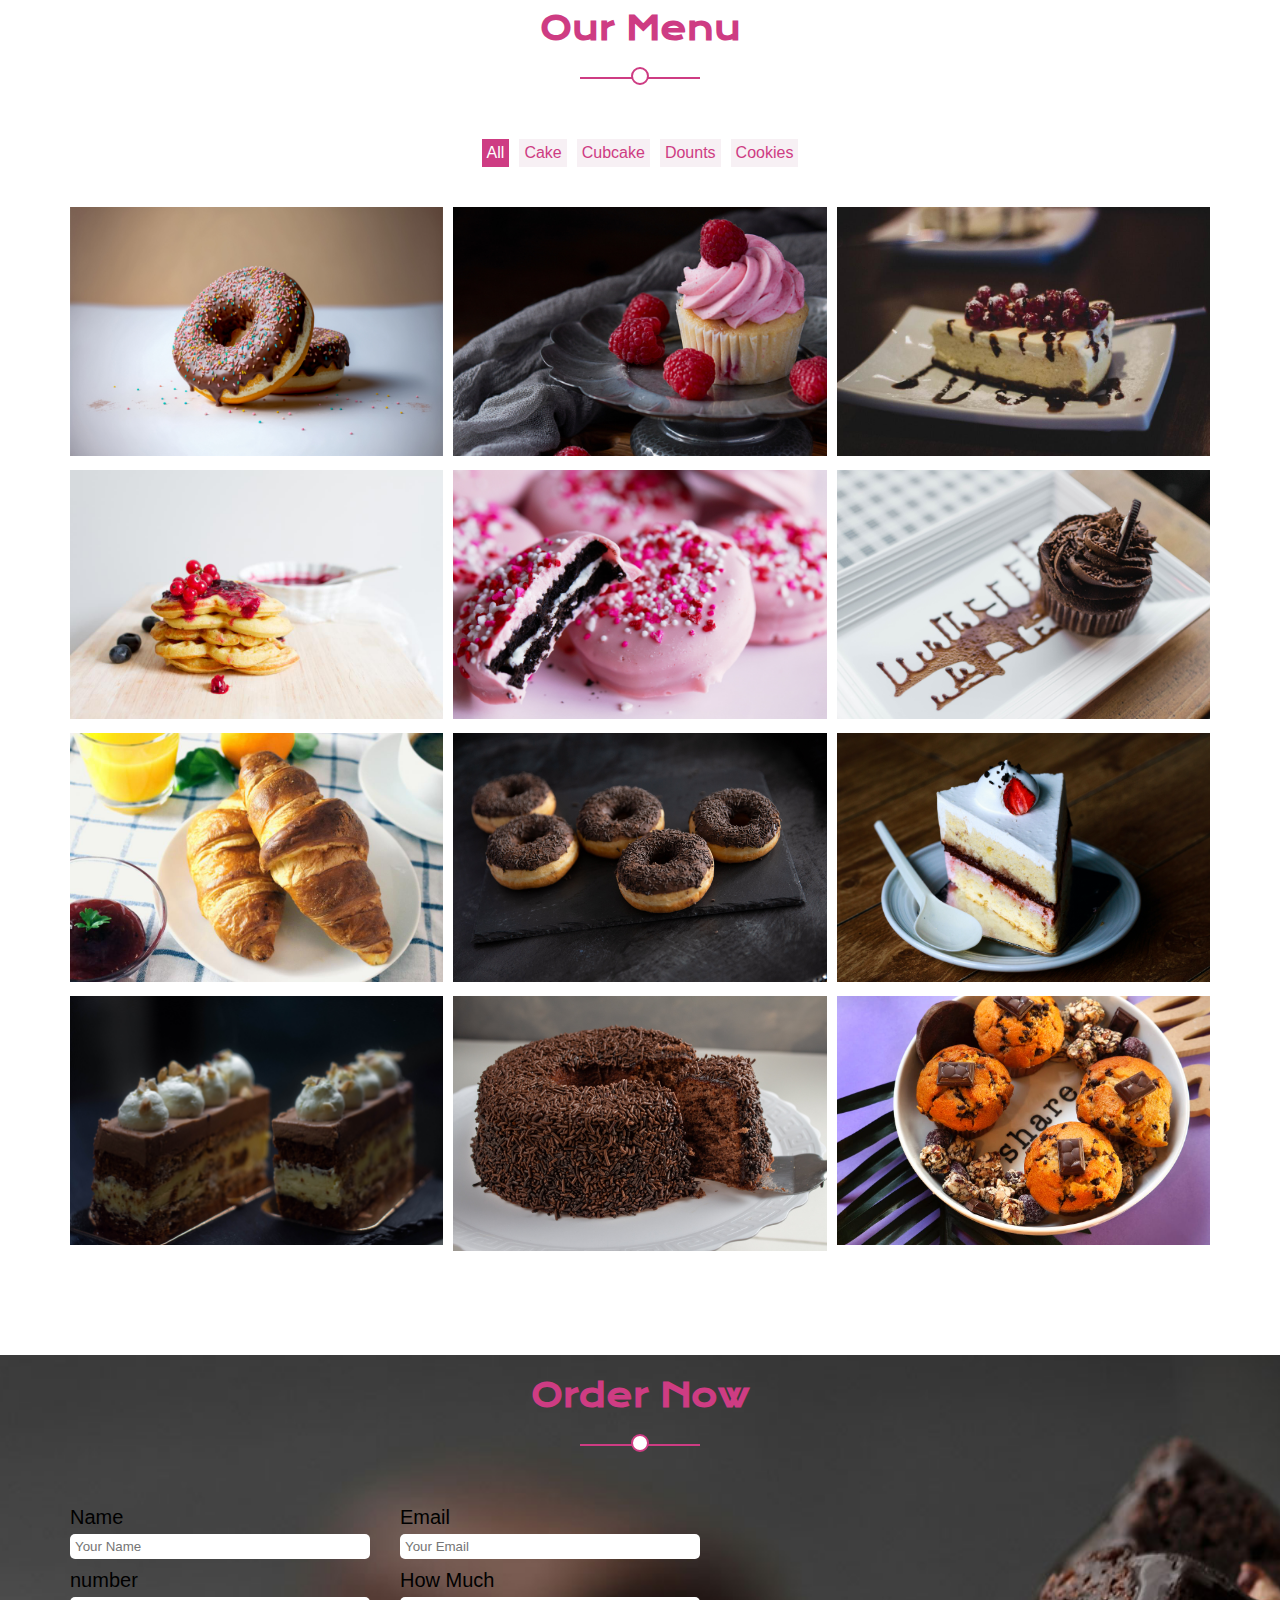
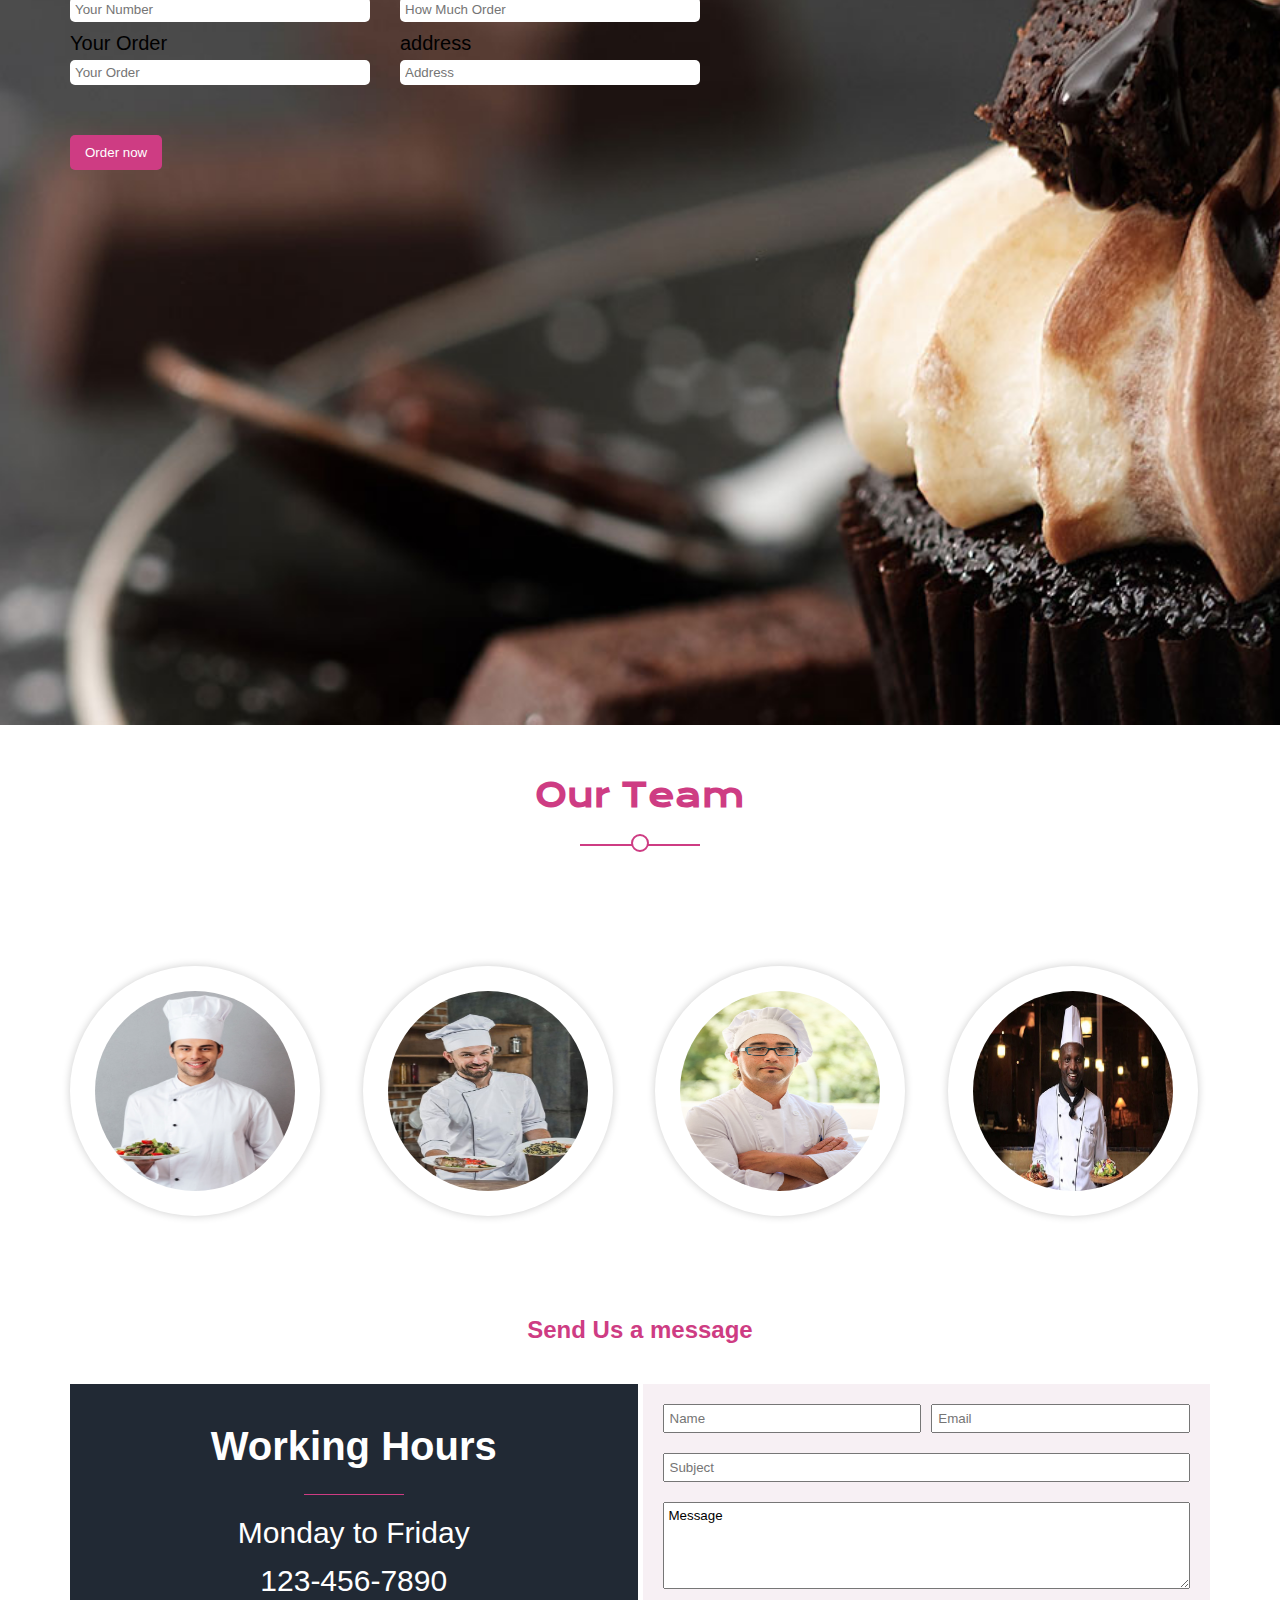
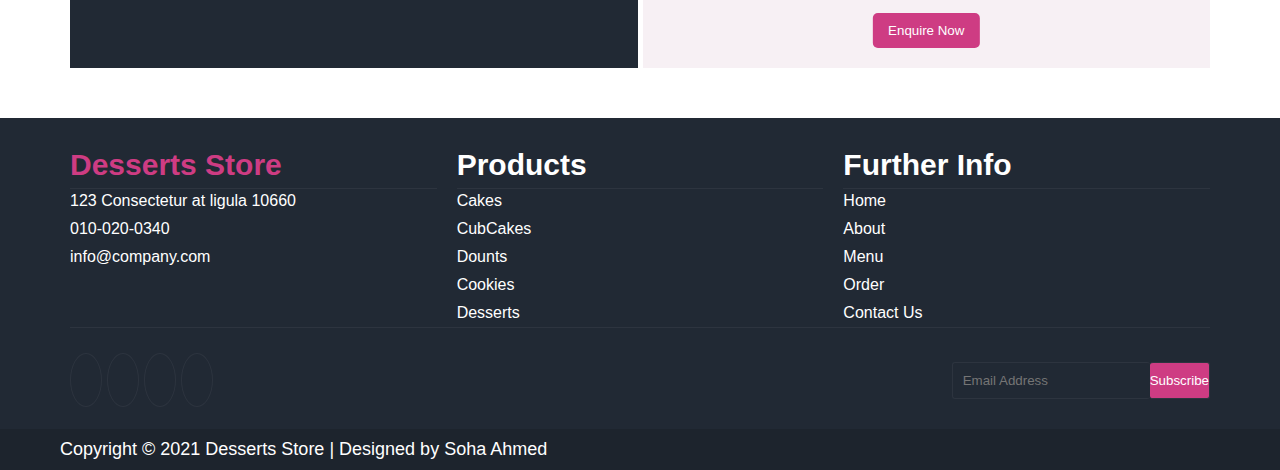
==== commit 299cc12f: "updates" ====
--- a/index.html
+++ b/index.html
@@ -11,8 +11,6 @@
       crossorigin="anonymous"
       referrerpolicy="no-referrer"
     />
-    <link rel="preconnect" href="https://fonts.googleapis.com" />
-    <link rel="preconnect" href="https://fonts.gstatic.com" crossorigin />
     <link
       href="https://fonts.googleapis.com/css2?family=Bad+Script&family=Krona+One&display=swap"
       rel="stylesheet"
@@ -83,7 +81,9 @@
             for a client to send as a new year’s gift. A gorgeous selection of
             our favorites for a client to send as a new year’s gift. A gorgeous
             selection of our favorites for a client to send as a new year’s
-            gif.t.
+            gif.t.A gorgeous selection of our favorites for a client to send as
+            a new year’s gif.t.A gorgeous selection of our favorites for a
+            client to send as a new year’s gif.t.
           </p>
         </div>
       </div>
--- a/css/style.css
+++ b/css/style.css
@@ -6,6 +6,7 @@
   margin: 0;
   padding: 0;
   box-sizing: border-box;
+  font-family: Arial, Helvetica, sans-serif;
 }
 html,
 body {
@@ -167,7 +168,6 @@
   top: 50%;
   transform: translateY(-50%);
   padding: 20px;
-  /* max-width: 45%; */
   z-index: 100;
   color: white;
 }
@@ -183,12 +183,18 @@
 }
 .landing .content h1 span {
   color: var(--main-color);
+  font-family: "Krona One", sans-serif;
+}
+.landing .content p {
+  font-size: 18px;
+  line-height: 1.5;
 }
 /* end home */
 
 /* start about */
 .about {
   padding-top: 100px;
+  transition: 0.5s;
 }
 .about .container {
   display: grid;
@@ -214,9 +220,11 @@
 }
 .about .content h2 {
   margin-bottom: 20px;
+  font-size: 30px;
 }
 .about .content p {
   font-size: 18px;
+  line-height: 1.6;
 }
 /* end about */
 /* start menu page */
@@ -435,6 +443,7 @@
   position: relative;
   padding: 20px;
   margin-bottom: 20px;
+  font-size: 40px;
 }
 .contact .box1 h1::after {
   content: "";
@@ -445,6 +454,9 @@
   top: 90px;
   left: 50%;
   transform: translateX(-50%);
+}
+.contact .box1 p {
+  line-height: 1.6;
 }
 .contact .box2 {
   background-color: var(--background-color);
@@ -460,9 +472,11 @@
   width: 100%;
   margin-bottom: 20px;
   padding: 5px;
+  outline: none;
 }
 .contact button {
   border: none;
+  cursor: pointer;
   position: relative;
   left: 50%;
   transform: translateX(-50%);
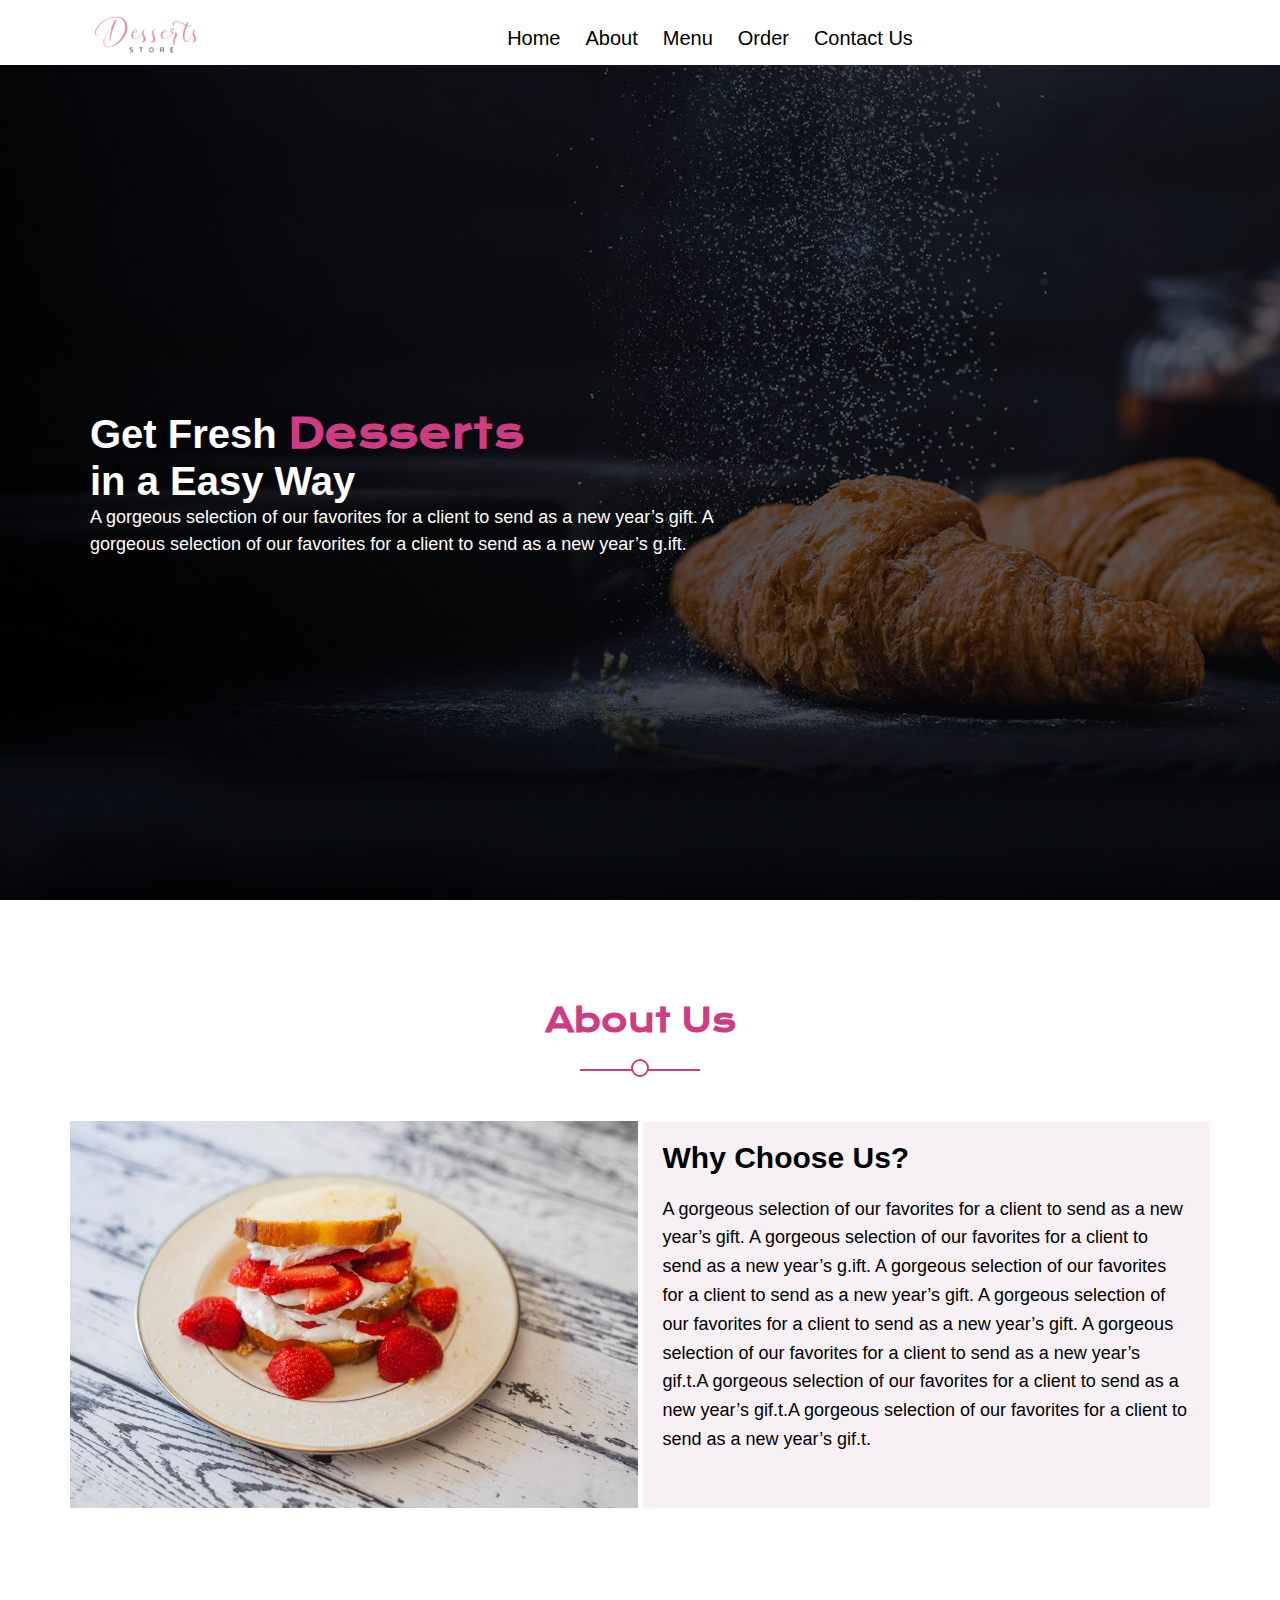
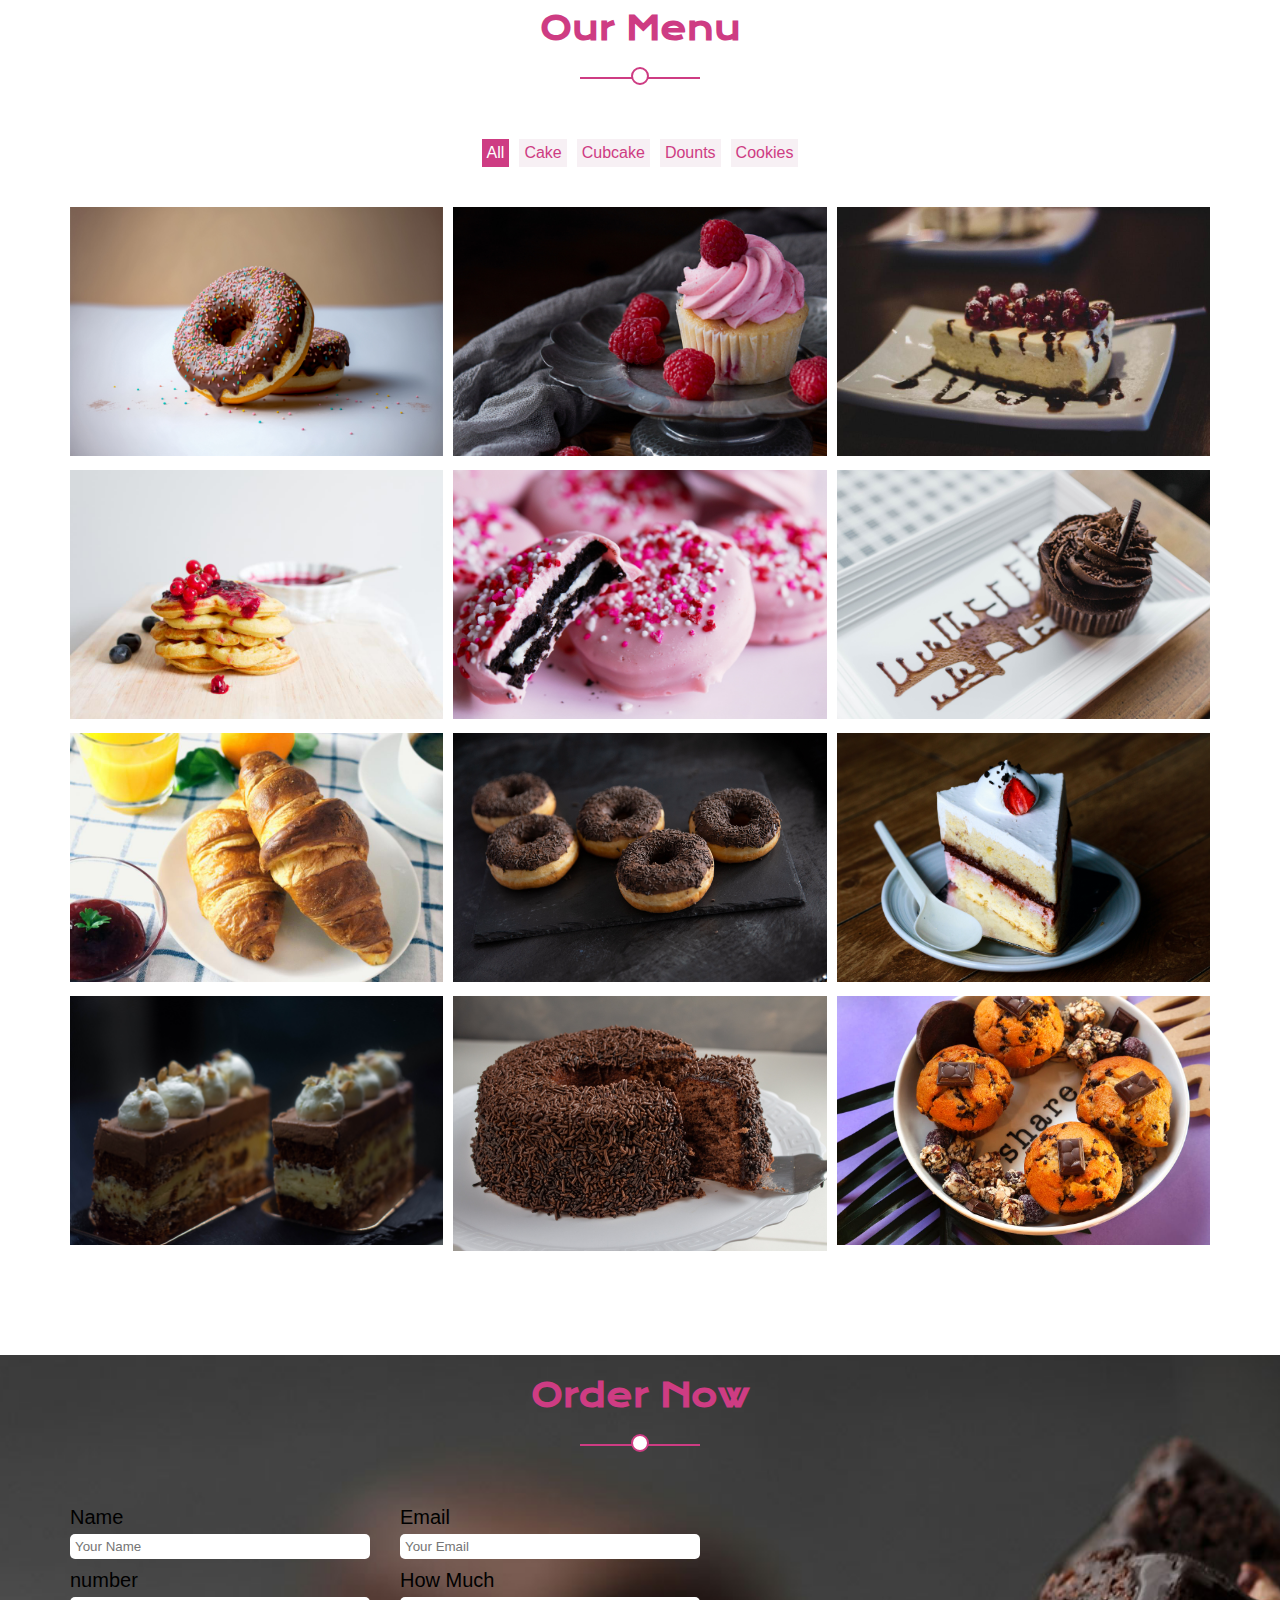
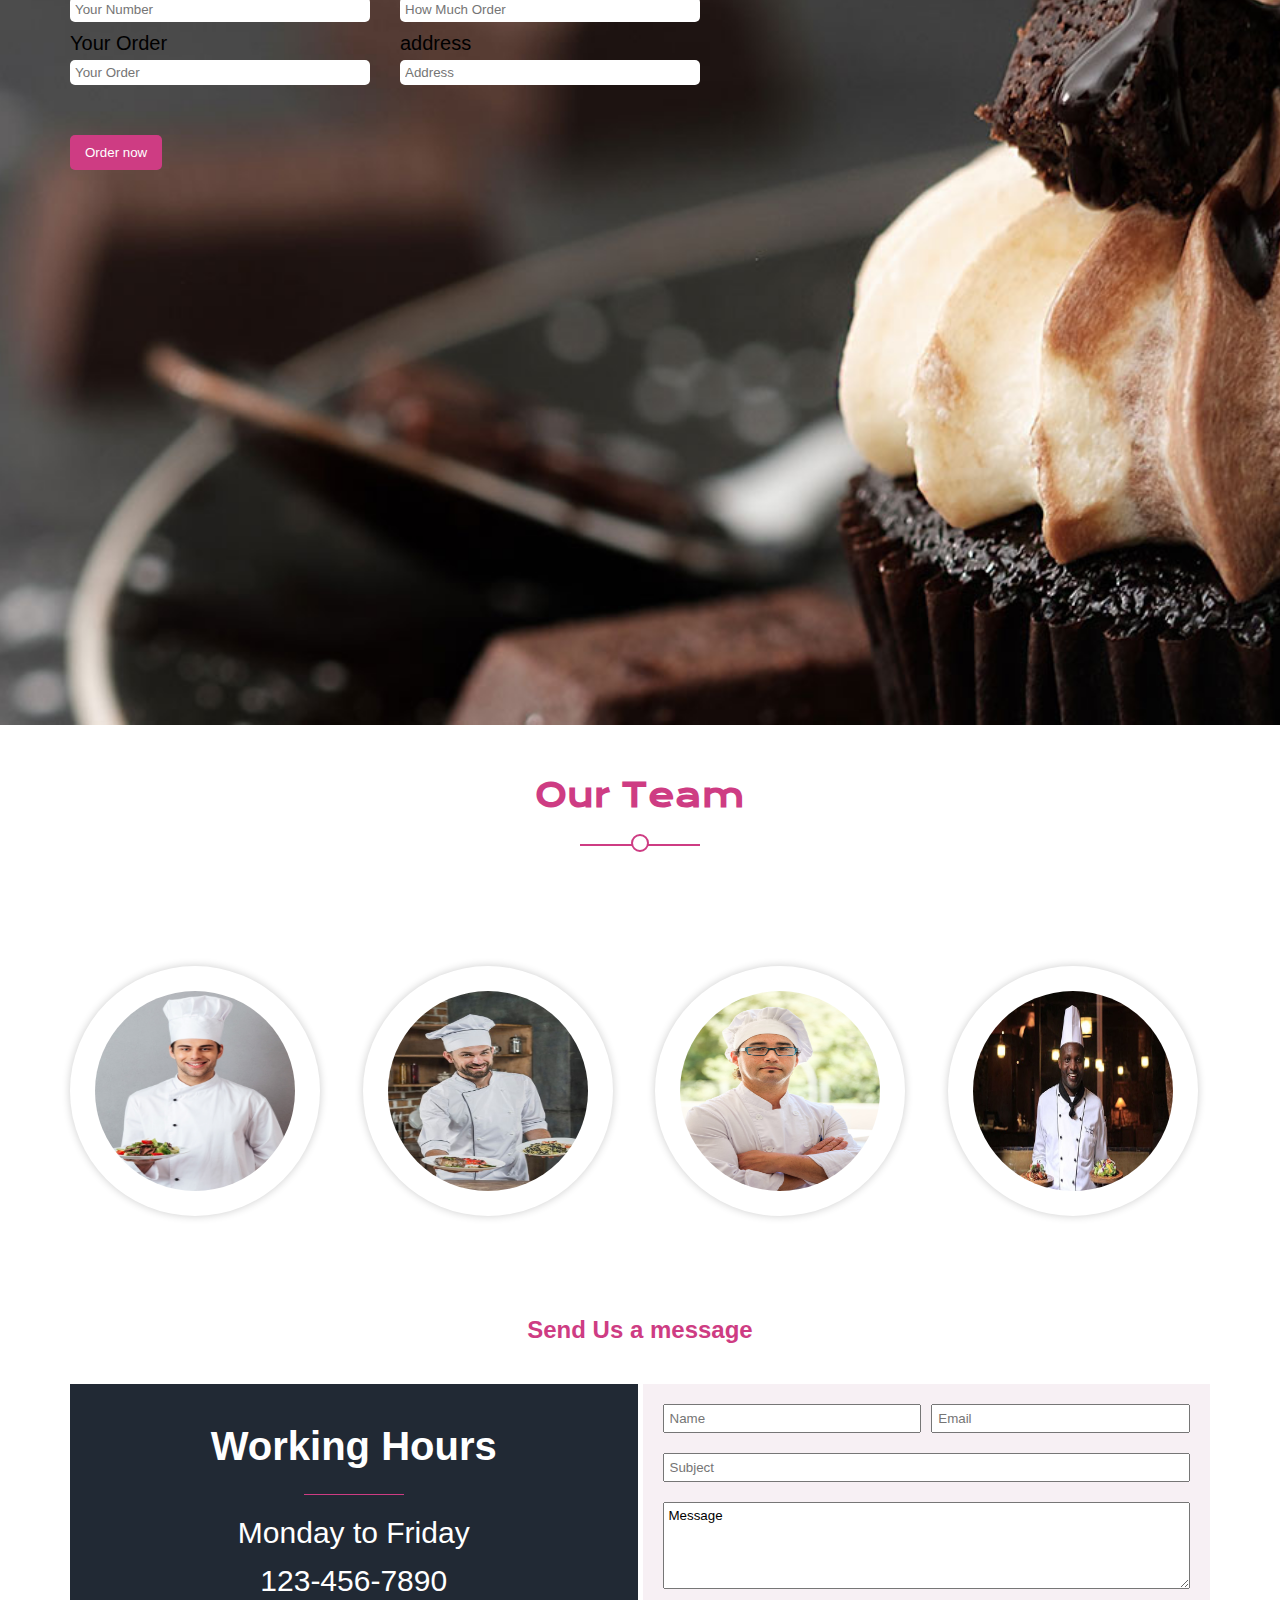
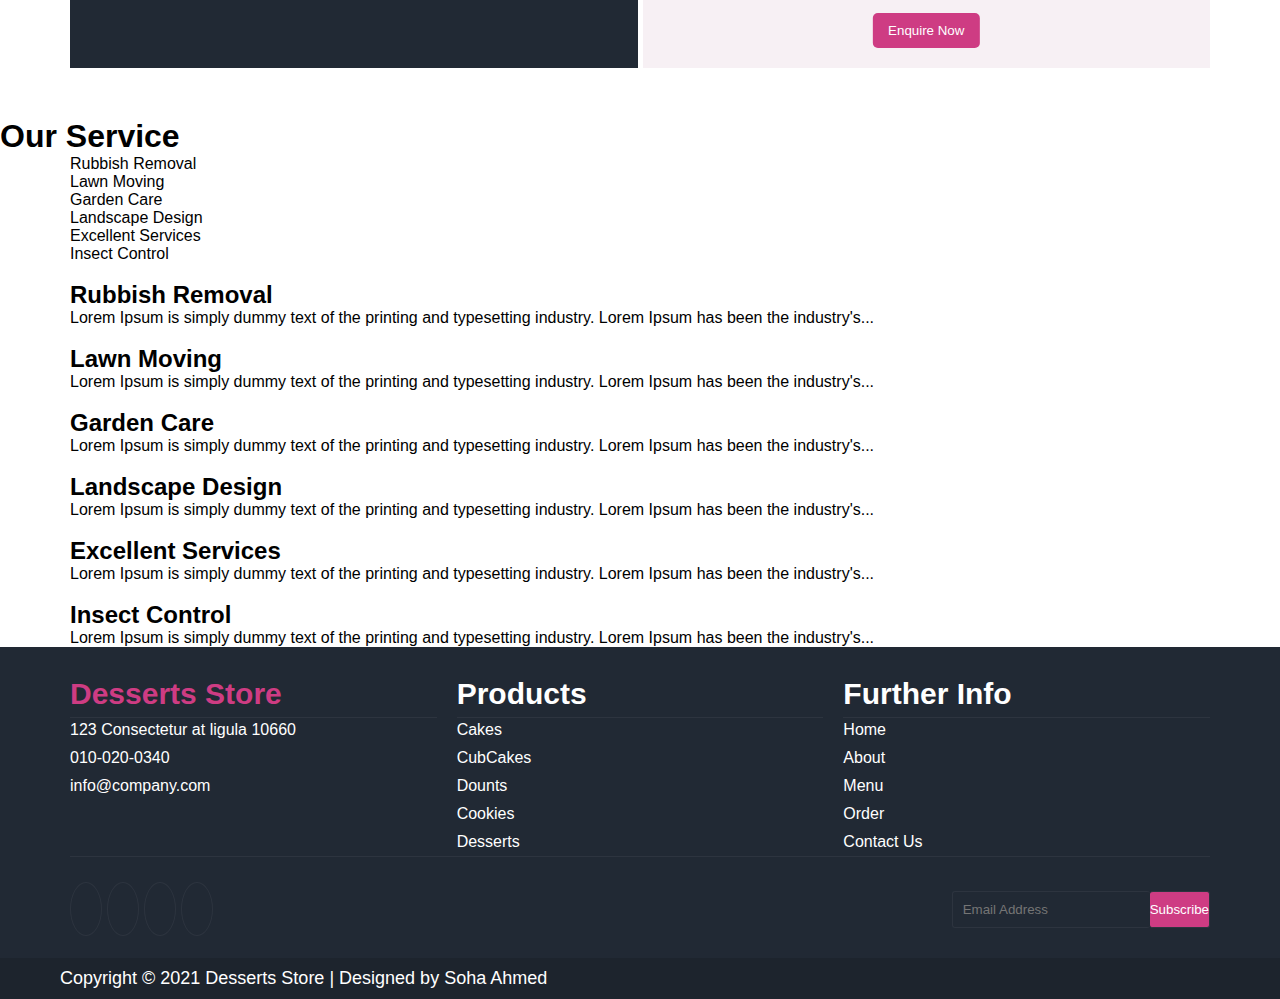
==== commit dac457c1: "update" ====
--- a/index.html
+++ b/index.html
@@ -15,8 +15,6 @@
       href="https://fonts.googleapis.com/css2?family=Bad+Script&family=Krona+One&display=swap"
       rel="stylesheet"
     />
-    <link rel="stylesheet" href="css/all.min.css" />
-    <link rel="stylesheet" href="css/bootstrap.min.css" />
     <link rel="stylesheet" href="css/style.css" />
   </head>
   <body>
@@ -305,6 +303,88 @@
       </div>
     </div>
     <!-- end contact -->
+    <div class="services">
+      <h1><span>Our</span> Service</h1>
+      <div class="container">
+        <div class="categeories">
+          <div class="categeory active" data-filter="Rubbish Removal">
+            <i class="fa-solid fa-tree icon"></i>
+            <p>Rubbish Removal</p>
+          </div>
+          <div class="categeory" data-filter="Lawn Moving">
+            <i class="fa-solid fa-seedling icon"></i>
+            <p>Lawn Moving</p>
+          </div>
+          <div class="categeory" data-filter="Garden Care">
+            <i class="fa-brands fa-canadian-maple-leaf icon"></i>
+            <p>Garden Care</p>
+          </div>
+          <div class="categeory" data-filter="Landscape Design">
+            <i class="fa-brands fa-pagelines icon"></i>
+            <p>Landscape Design</p>
+          </div>
+          <div class="categeory" data-filter="Excellent Services">
+            <i class="fa-solid fa-tree icon"></i>
+            <p>Excellent Services</p>
+          </div>
+          <div class="categeory" data-filter="Insect Control">
+            <i class="fa-brands fa-canadian-maple-leaf icon"></i>
+            <p>Insect Control</p>
+          </div>
+        </div>
+
+        <div class="content">
+          <div class="box actives" data-filter="Rubbish Removal">
+            <img src="imgs/Services/service-1.jpg" alt="" />
+            <h2>Rubbish Removal</h2>
+            <p>
+              Lorem Ipsum is simply dummy text of the printing and typesetting
+              industry. Lorem Ipsum has been the industry's...
+            </p>
+          </div>
+          <div class="box" data-filter="Lawn Moving">
+            <img src="imgs/Services/service-2.jpg" alt="" />
+            <h2>Lawn Moving</h2>
+            <p>
+              Lorem Ipsum is simply dummy text of the printing and typesetting
+              industry. Lorem Ipsum has been the industry's...
+            </p>
+          </div>
+          <div class="box" data-filter="Garden Care">
+            <img src="imgs/Services/service-3.jpg" alt="" />
+            <h2>Garden Care</h2>
+            <p>
+              Lorem Ipsum is simply dummy text of the printing and typesetting
+              industry. Lorem Ipsum has been the industry's...
+            </p>
+          </div>
+          <div class="box" data-filter="Landscape Design">
+            <img src="imgs/Services/service-4.jpg" alt="" />
+            <h2>Landscape Design</h2>
+            <p>
+              Lorem Ipsum is simply dummy text of the printing and typesetting
+              industry. Lorem Ipsum has been the industry's...
+            </p>
+          </div>
+          <div class="box" data-filter="Excellent Services">
+            <img src="imgs/Services/service-5.jpg" alt="" />
+            <h2>Excellent Services</h2>
+            <p>
+              Lorem Ipsum is simply dummy text of the printing and typesetting
+              industry. Lorem Ipsum has been the industry's...
+            </p>
+          </div>
+          <div class="box" data-filter="Insect Control">
+            <img src="imgs/Services/service-6.jpg" alt="" />
+            <h2>Insect Control</h2>
+            <p>
+              Lorem Ipsum is simply dummy text of the printing and typesetting
+              industry. Lorem Ipsum has been the industry's...
+            </p>
+          </div>
+        </div>
+      </div>
+    </div>
     <!-- start footer -->
     <footer>
       <div class="container">
--- a/css/style.css
+++ b/css/style.css
@@ -7,6 +7,11 @@
   padding: 0;
   box-sizing: border-box;
   font-family: Arial, Helvetica, sans-serif;
+}
+@font-face {
+  font-family: "Abhaya Libre";
+  src: url("../webfonts/abhaya/AbhayaLibre-Bold.ttf") format(truetype);
+  /* font-weight: ; */
 }
 html,
 body {
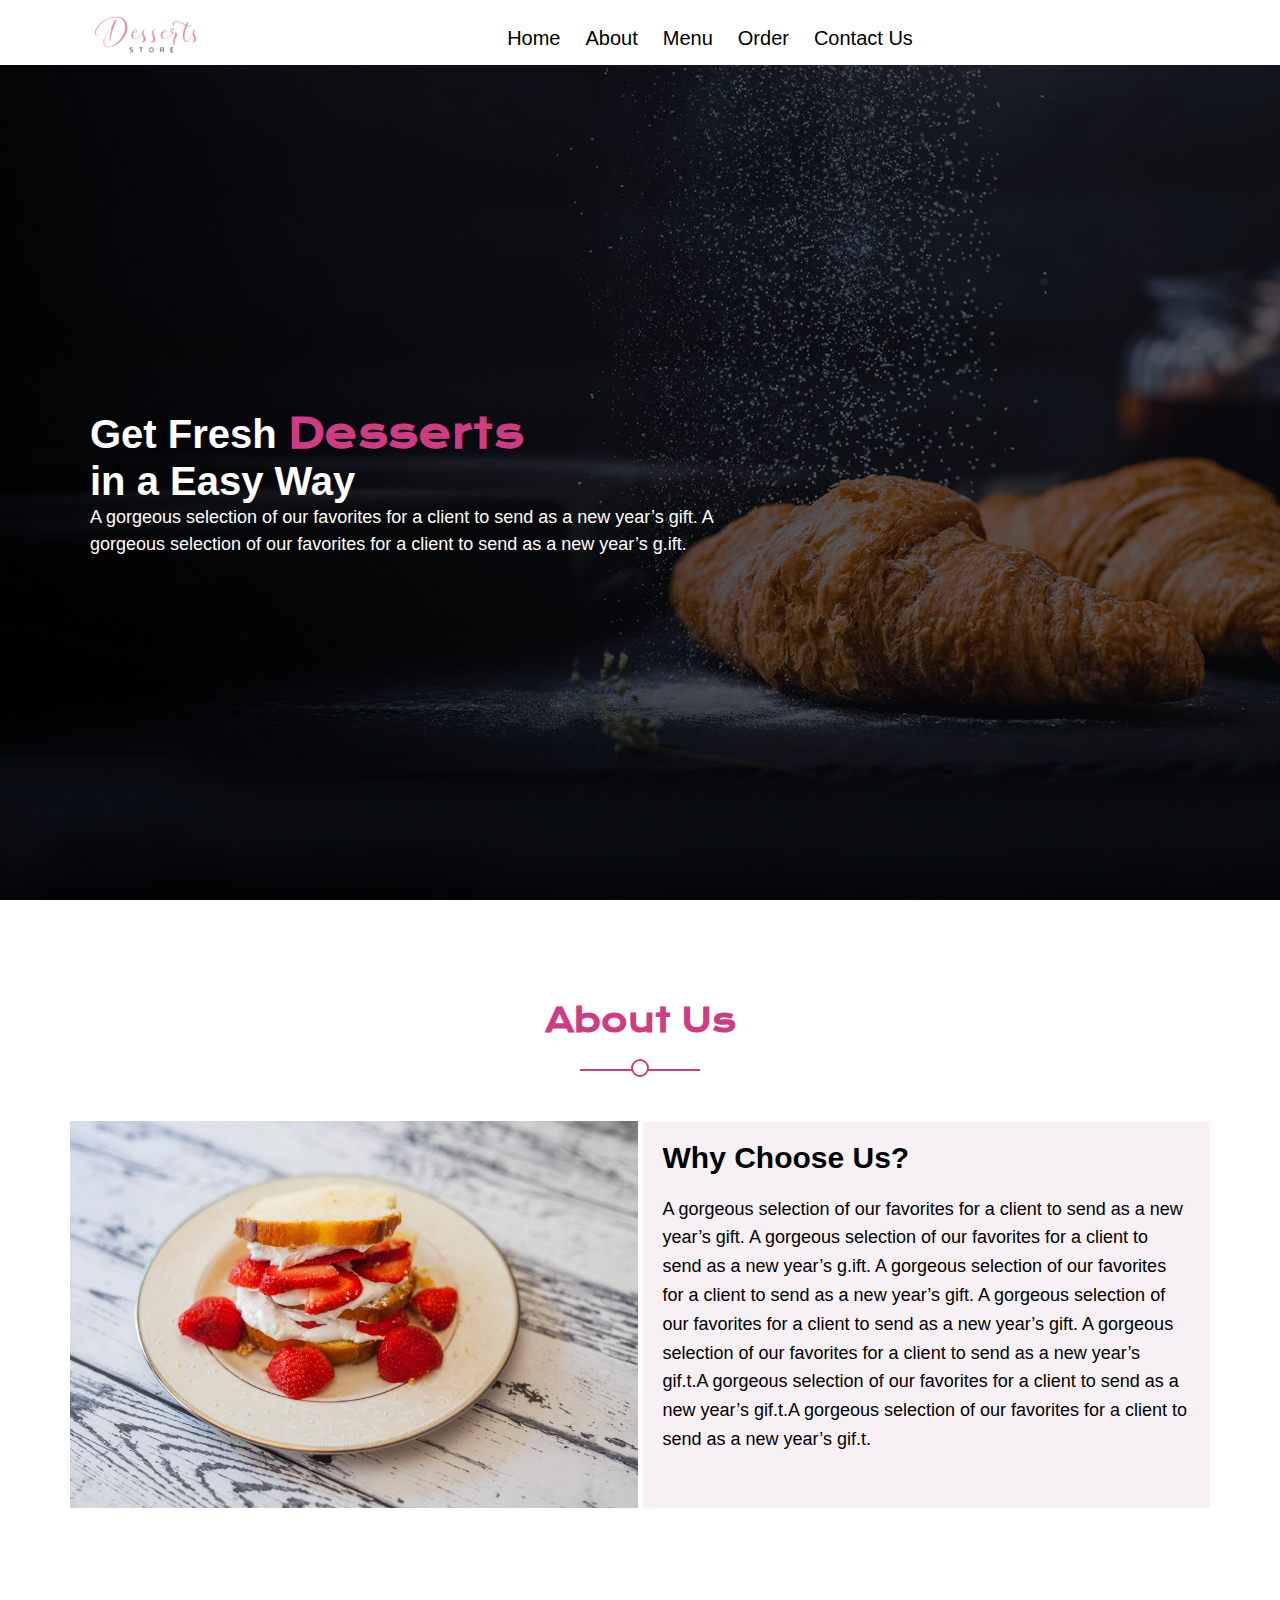
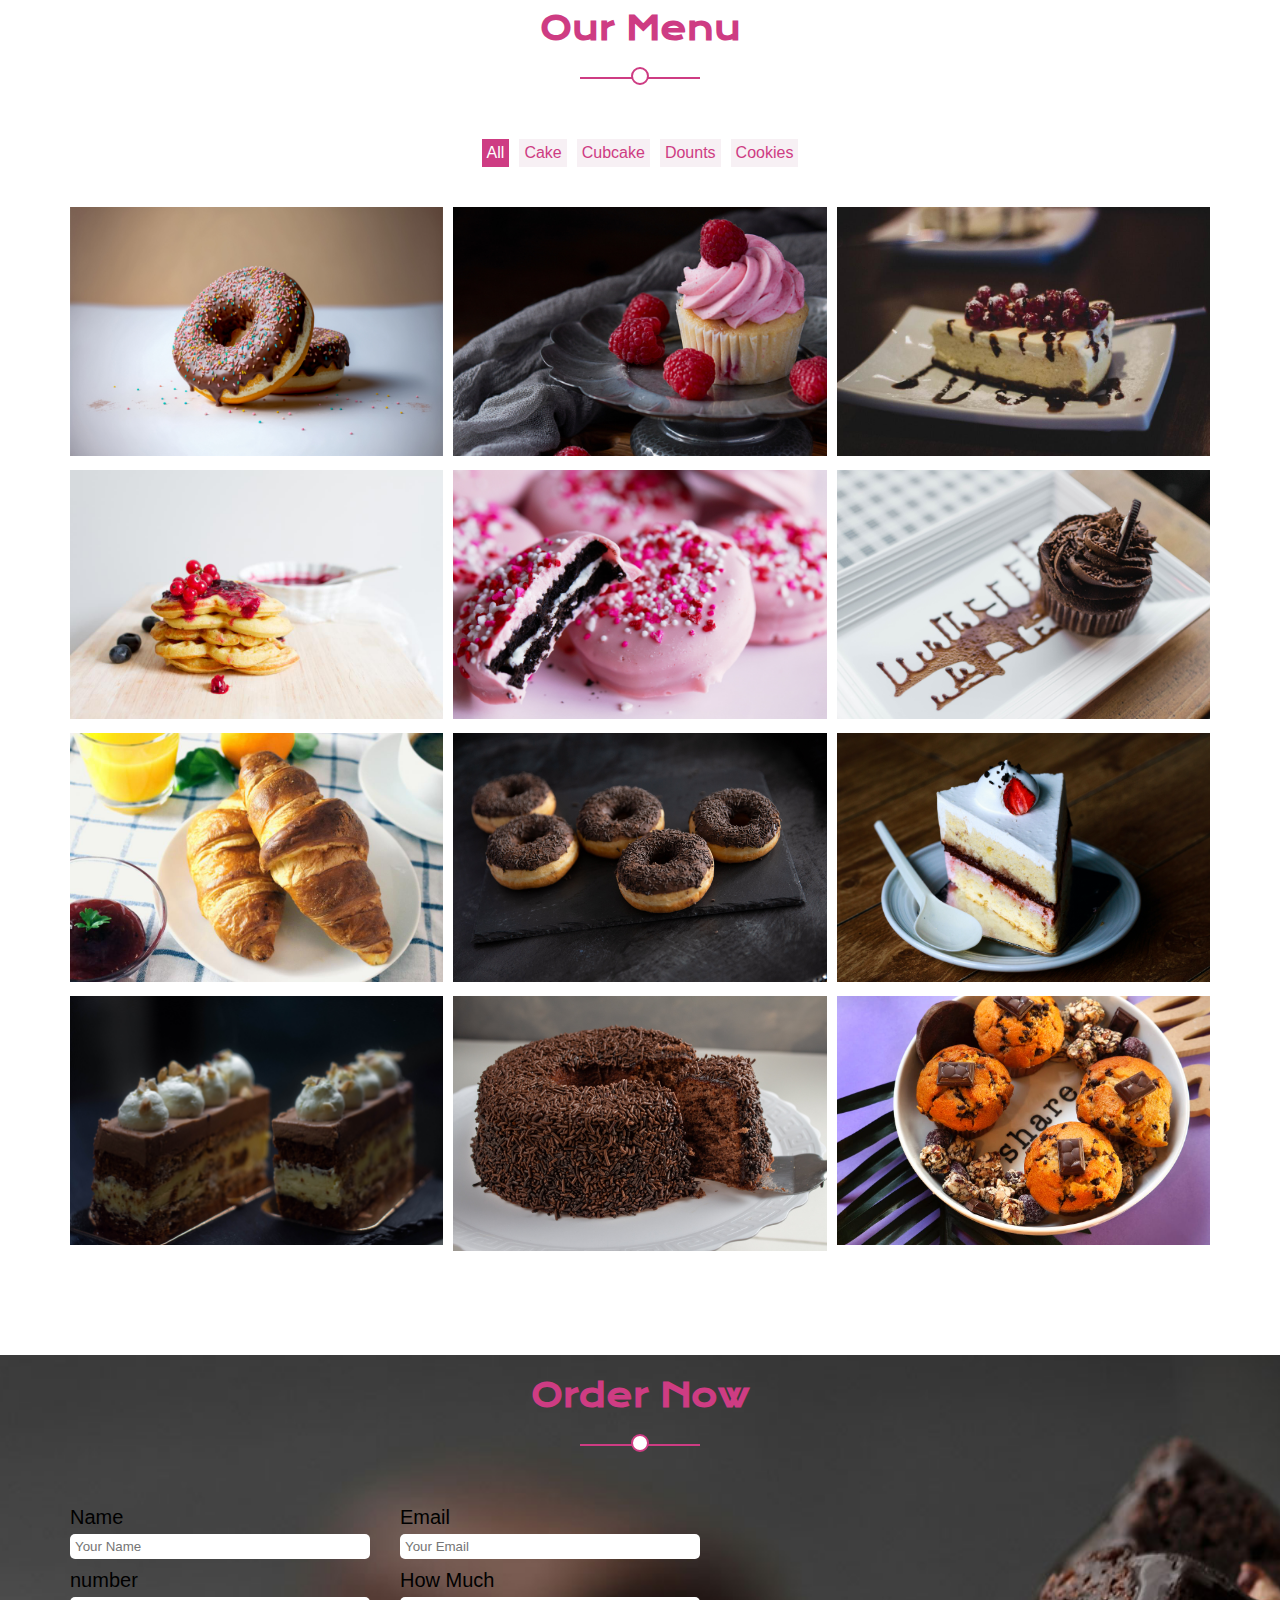
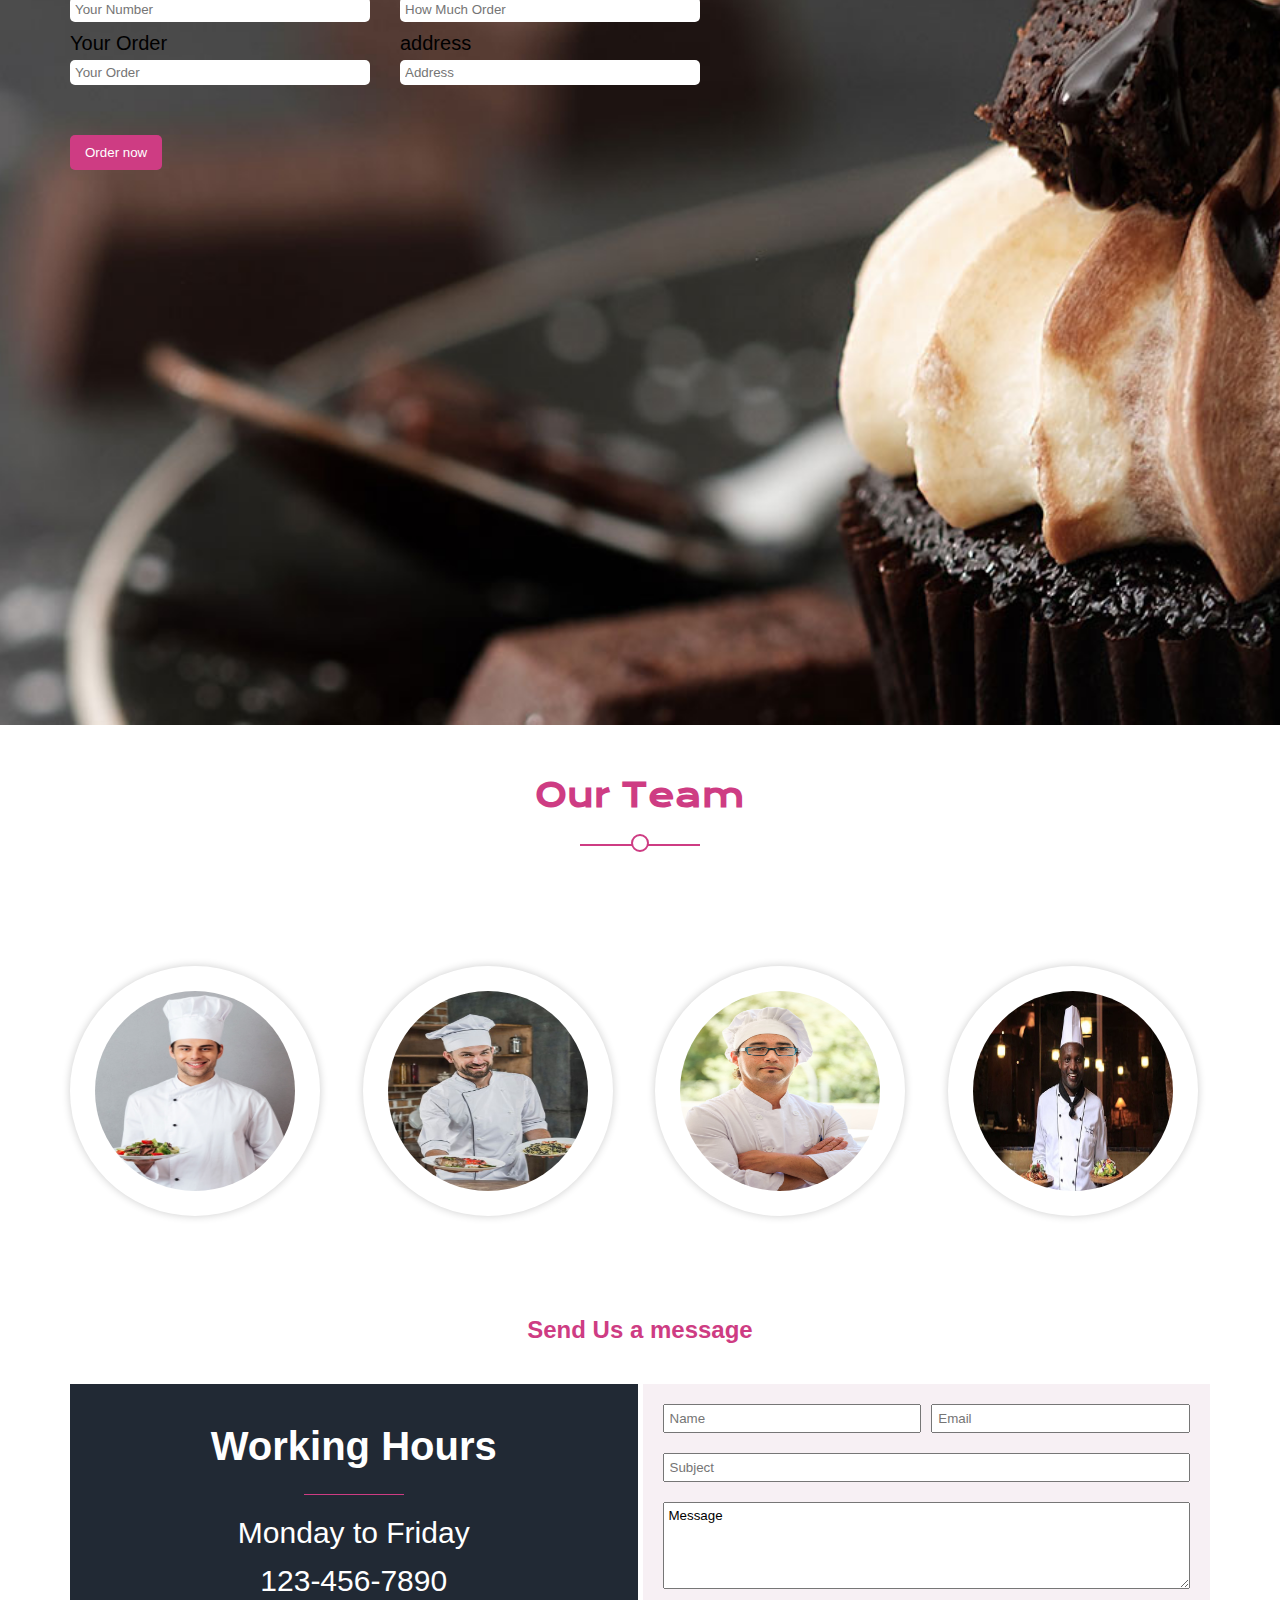
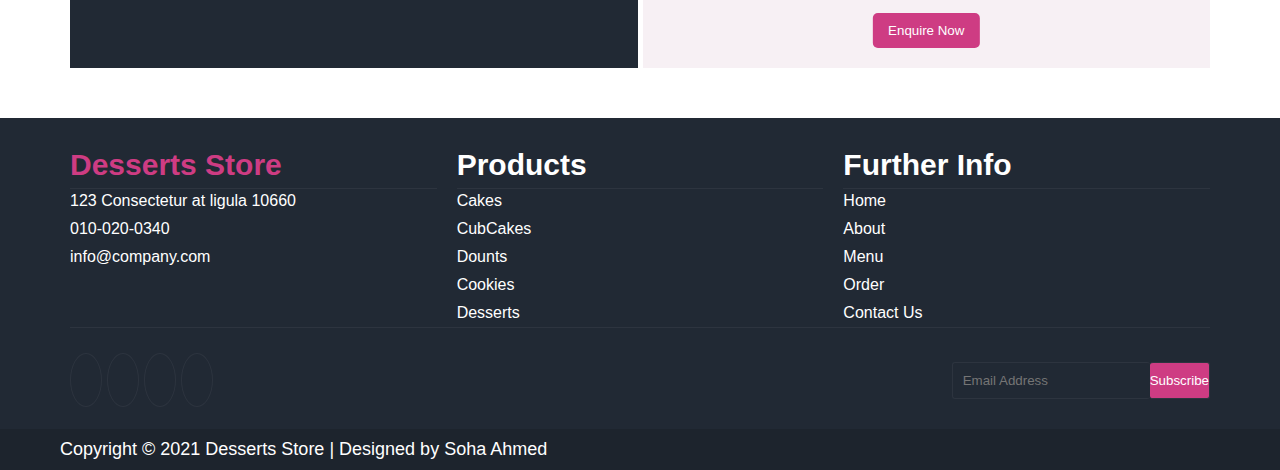
==== commit 482a7300: "update" ====
--- a/index.html
+++ b/index.html
@@ -303,88 +303,7 @@
       </div>
     </div>
     <!-- end contact -->
-    <div class="services">
-      <h1><span>Our</span> Service</h1>
-      <div class="container">
-        <div class="categeories">
-          <div class="categeory active" data-filter="Rubbish Removal">
-            <i class="fa-solid fa-tree icon"></i>
-            <p>Rubbish Removal</p>
-          </div>
-          <div class="categeory" data-filter="Lawn Moving">
-            <i class="fa-solid fa-seedling icon"></i>
-            <p>Lawn Moving</p>
-          </div>
-          <div class="categeory" data-filter="Garden Care">
-            <i class="fa-brands fa-canadian-maple-leaf icon"></i>
-            <p>Garden Care</p>
-          </div>
-          <div class="categeory" data-filter="Landscape Design">
-            <i class="fa-brands fa-pagelines icon"></i>
-            <p>Landscape Design</p>
-          </div>
-          <div class="categeory" data-filter="Excellent Services">
-            <i class="fa-solid fa-tree icon"></i>
-            <p>Excellent Services</p>
-          </div>
-          <div class="categeory" data-filter="Insect Control">
-            <i class="fa-brands fa-canadian-maple-leaf icon"></i>
-            <p>Insect Control</p>
-          </div>
-        </div>
 
-        <div class="content">
-          <div class="box actives" data-filter="Rubbish Removal">
-            <img src="imgs/Services/service-1.jpg" alt="" />
-            <h2>Rubbish Removal</h2>
-            <p>
-              Lorem Ipsum is simply dummy text of the printing and typesetting
-              industry. Lorem Ipsum has been the industry's...
-            </p>
-          </div>
-          <div class="box" data-filter="Lawn Moving">
-            <img src="imgs/Services/service-2.jpg" alt="" />
-            <h2>Lawn Moving</h2>
-            <p>
-              Lorem Ipsum is simply dummy text of the printing and typesetting
-              industry. Lorem Ipsum has been the industry's...
-            </p>
-          </div>
-          <div class="box" data-filter="Garden Care">
-            <img src="imgs/Services/service-3.jpg" alt="" />
-            <h2>Garden Care</h2>
-            <p>
-              Lorem Ipsum is simply dummy text of the printing and typesetting
-              industry. Lorem Ipsum has been the industry's...
-            </p>
-          </div>
-          <div class="box" data-filter="Landscape Design">
-            <img src="imgs/Services/service-4.jpg" alt="" />
-            <h2>Landscape Design</h2>
-            <p>
-              Lorem Ipsum is simply dummy text of the printing and typesetting
-              industry. Lorem Ipsum has been the industry's...
-            </p>
-          </div>
-          <div class="box" data-filter="Excellent Services">
-            <img src="imgs/Services/service-5.jpg" alt="" />
-            <h2>Excellent Services</h2>
-            <p>
-              Lorem Ipsum is simply dummy text of the printing and typesetting
-              industry. Lorem Ipsum has been the industry's...
-            </p>
-          </div>
-          <div class="box" data-filter="Insect Control">
-            <img src="imgs/Services/service-6.jpg" alt="" />
-            <h2>Insect Control</h2>
-            <p>
-              Lorem Ipsum is simply dummy text of the printing and typesetting
-              industry. Lorem Ipsum has been the industry's...
-            </p>
-          </div>
-        </div>
-      </div>
-    </div>
     <!-- start footer -->
     <footer>
       <div class="container">
--- a/css/style.css
+++ b/css/style.css
@@ -10,7 +10,8 @@
 }
 @font-face {
   font-family: "Abhaya Libre";
-  src: url("../webfonts/abhaya/AbhayaLibre-Bold.ttf") format(truetype);
+  src: url("../Open_Sans/OpenSans-Italic-VariableFont_wdth\,wght.ttf")
+    format(truetype);
   /* font-weight: ; */
 }
 html,
